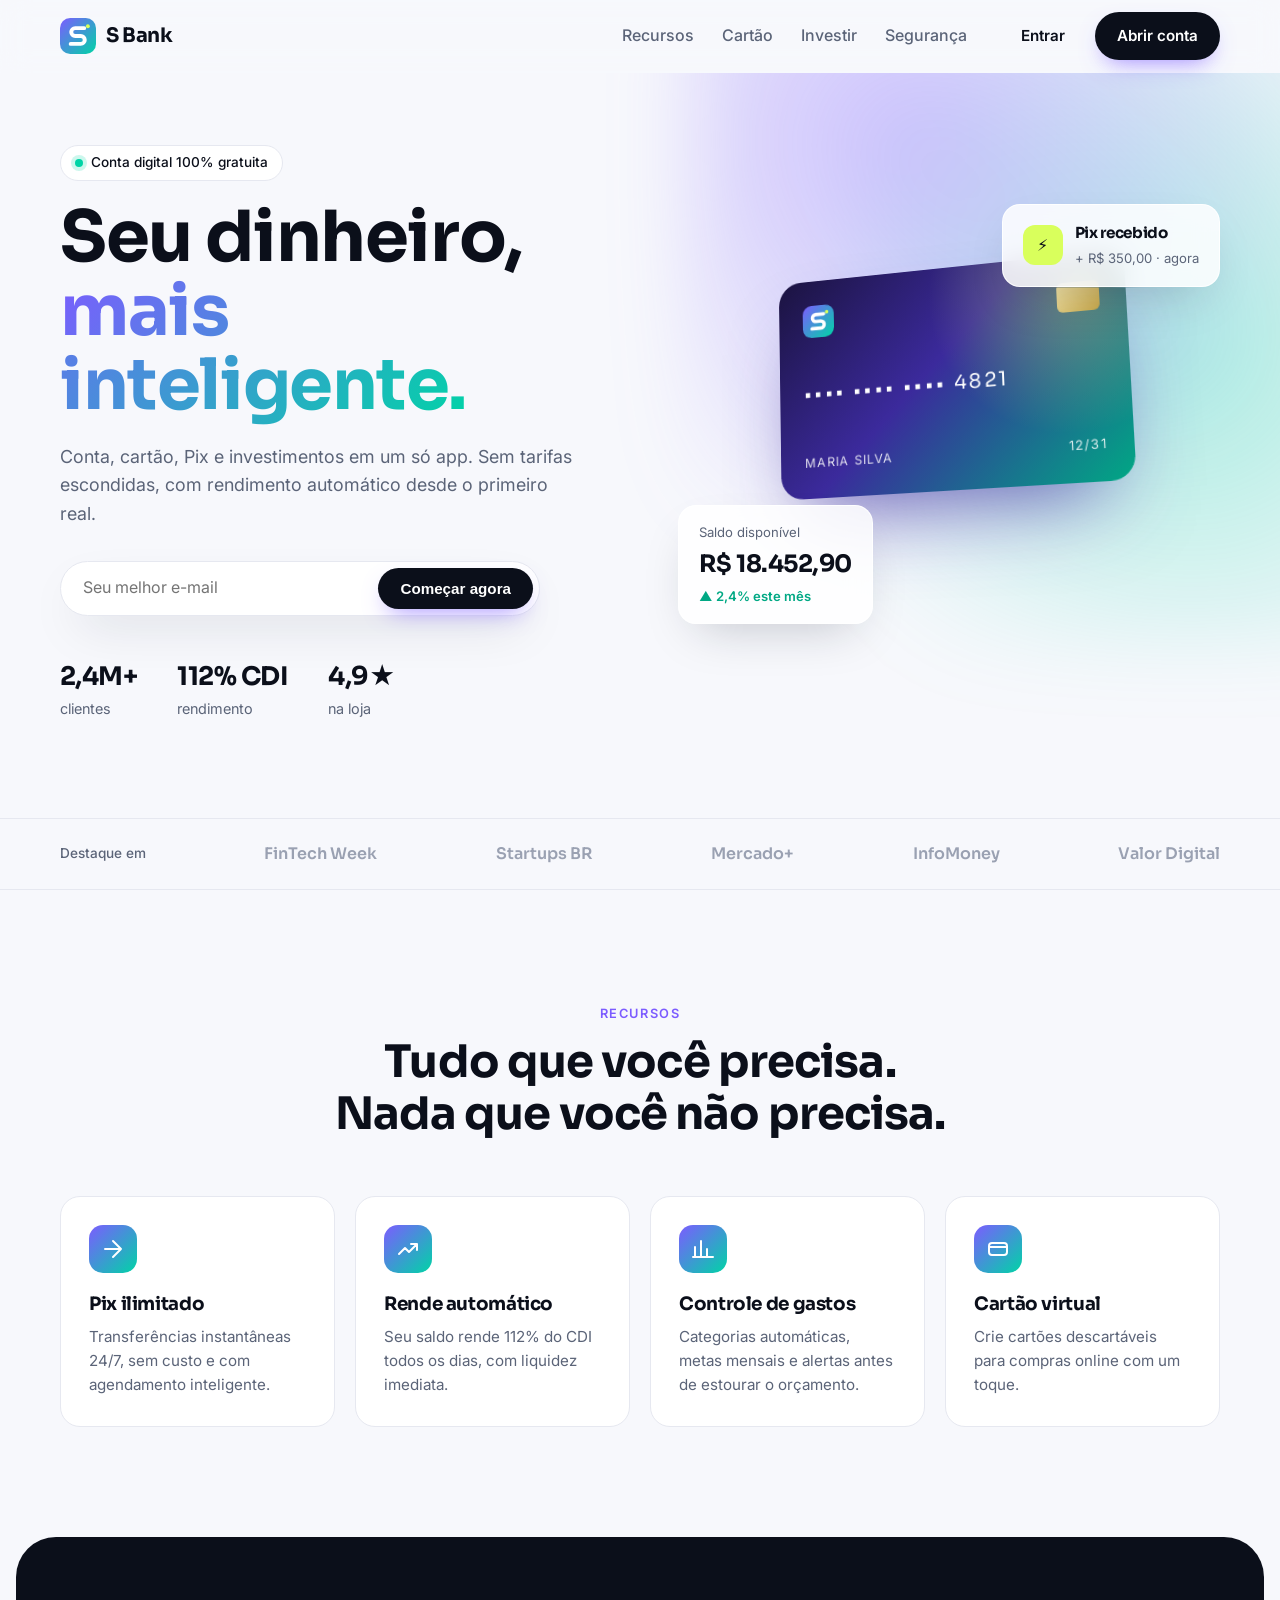
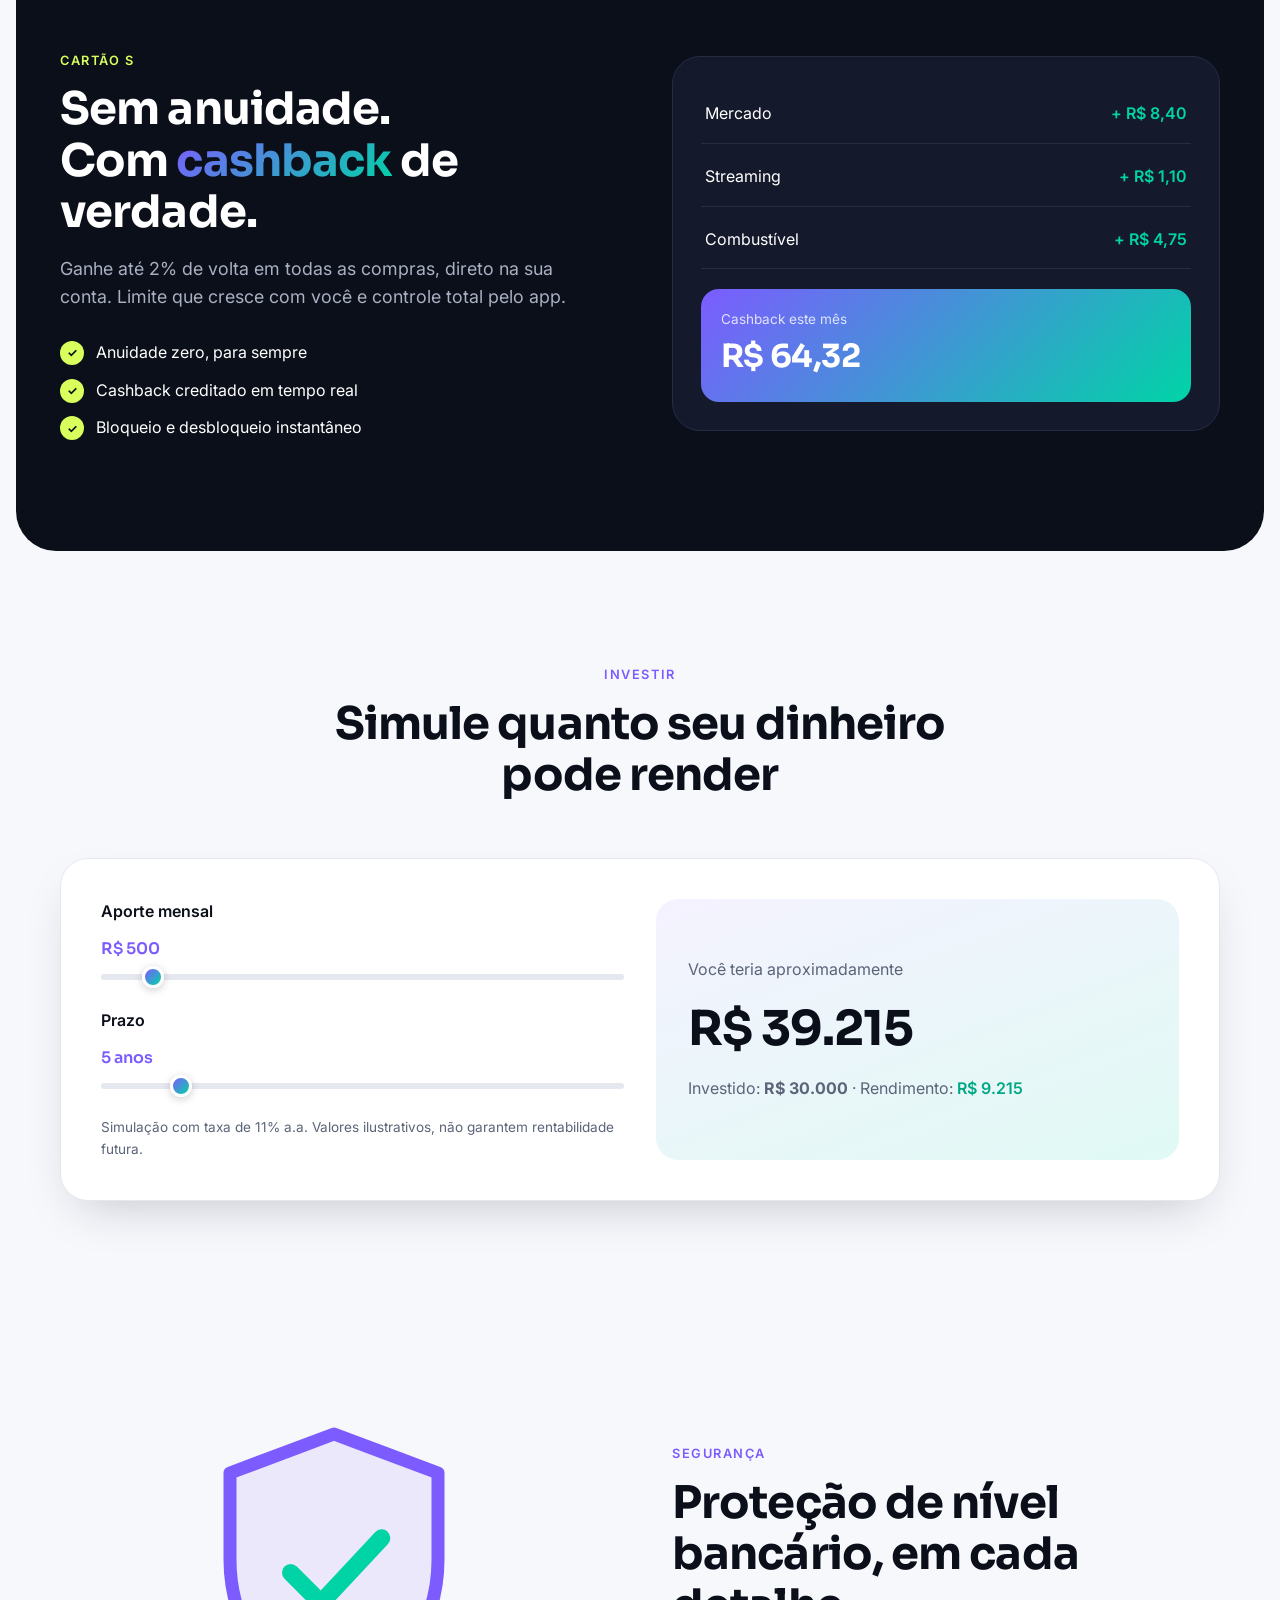
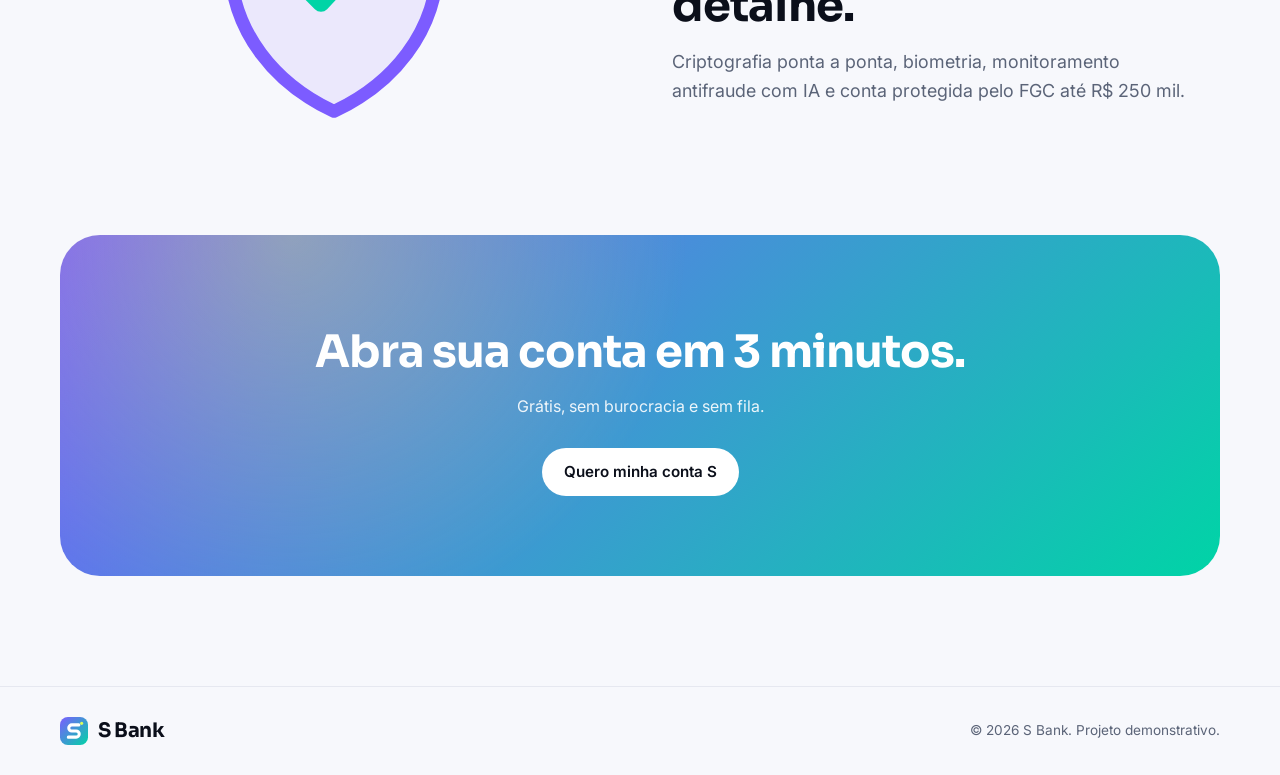
==== index.html @ 409cfdc5 "Landing page e identidade visual do S Bank Co-Authored-By: Claude Opus 5.5 <noreply@anthropic.com> C" ====
<!doctype html>
<html lang="pt-BR">
<head>
  <meta charset="utf-8">
  <meta name="viewport" content="width=device-width, initial-scale=1">
  <title>S Bank — Seu dinheiro, mais inteligente</title>
  <meta name="description" content="S Bank: conta digital, cartão sem anuidade, investimentos e controle financeiro em um só lugar.">
  <link rel="icon" href="assets/logo-mark.svg" type="image/svg+xml">
  <link rel="preconnect" href="https://fonts.googleapis.com">
  <link rel="preconnect" href="https://fonts.gstatic.com" crossorigin>
  <link href="https://fonts.googleapis.com/css2?family=Sora:wght@500;600;700&family=Inter:wght@400;500;600&display=swap" rel="stylesheet">
  <link rel="stylesheet" href="styles.css">
</head>
<body>
  <header class="nav">
    <div class="container nav__inner">
      <a href="#" class="brand" aria-label="S Bank — início">
        <img src="assets/logo-mark.svg" alt="" width="36" height="36">
        <span>S Bank</span>
      </a>
      <nav class="nav__links" id="menu">
        <a href="#recursos">Recursos</a>
        <a href="#cartao">Cartão</a>
        <a href="#investir">Investir</a>
        <a href="#seguranca">Segurança</a>
      </nav>
      <div class="nav__cta">
        <a href="#" class="btn btn--ghost">Entrar</a>
        <a href="#abrir-conta" class="btn btn--primary">Abrir conta</a>
      </div>
      <button class="nav__toggle" aria-label="Abrir menu" aria-controls="menu" aria-expanded="false">
        <span></span><span></span>
      </button>
    </div>
  </header>

  <main>
    <section class="hero">
      <div class="hero__glow" aria-hidden="true"></div>
      <div class="container hero__grid">
        <div class="hero__copy reveal">
          <span class="pill"><span class="dot"></span> Conta digital 100% gratuita</span>
          <h1>Seu dinheiro,<br><span class="gradient-text">mais inteligente.</span></h1>
          <p class="lead">Conta, cartão, Pix e investimentos em um só app. Sem tarifas escondidas, com rendimento automático desde o primeiro real.</p>
          <form class="hero__form" id="abrir-conta">
            <label class="sr-only" for="email">Seu e-mail</label>
            <input id="email" type="email" placeholder="Seu melhor e-mail" required>
            <button class="btn btn--primary" type="submit">Começar agora</button>
          </form>
          <ul class="hero__stats">
            <li><strong data-count="2.4" data-suffix="M+">0</strong><span>clientes</span></li>
            <li><strong data-count="112" data-suffix="% CDI">0</strong><span>rendimento</span></li>
            <li><strong data-count="4.9" data-suffix="★">0</strong><span>na loja</span></li>
          </ul>
        </div>

        <div class="hero__visual reveal" aria-hidden="true">
          <div class="card-3d">
            <div class="card-3d__top">
              <img src="assets/logo-mark.svg" alt="" width="34" height="34">
              <span class="chip"></span>
            </div>
            <div class="card-3d__number">•••• •••• •••• 4821</div>
            <div class="card-3d__bottom">
              <span>MARIA SILVA</span>
              <span>12/31</span>
            </div>
          </div>

          <div class="float float--balance">
            <span class="muted">Saldo disponível</span>
            <strong>R$ 18.452,90</strong>
            <span class="up">▲ 2,4% este mês</span>
          </div>

          <div class="float float--pix">
            <span class="pix-icon">⚡</span>
            <div>
              <strong>Pix recebido</strong>
              <span class="muted">+ R$ 350,00 · agora</span>
            </div>
          </div>
        </div>
      </div>
    </section>

    <section class="logos">
      <div class="container logos__inner">
        <span class="muted">Destaque em</span>
        <span>FinTech Week</span><span>Startups BR</span><span>Mercado+</span><span>InfoMoney</span><span>Valor Digital</span>
      </div>
    </section>

    <section class="section" id="recursos">
      <div class="container">
        <div class="section__head reveal">
          <span class="eyebrow">Recursos</span>
          <h2>Tudo que você precisa.<br>Nada que você não precisa.</h2>
        </div>
        <div class="features">
          <article class="feature reveal">
            <div class="feature__icon">
              <svg viewBox="0 0 24 24"><path d="M4 12h16M12 4l8 8-8 8"/></svg>
            </div>
            <h3>Pix ilimitado</h3>
            <p>Transferências instantâneas 24/7, sem custo e com agendamento inteligente.</p>
          </article>
          <article class="feature reveal">
            <div class="feature__icon">
              <svg viewBox="0 0 24 24"><path d="M3 17l6-6 4 4 8-8M15 7h6v6"/></svg>
            </div>
            <h3>Rende automático</h3>
            <p>Seu saldo rende 112% do CDI todos os dias, com liquidez imediata.</p>
          </article>
          <article class="feature reveal">
            <div class="feature__icon">
              <svg viewBox="0 0 24 24"><path d="M4 20V10M10 20V4M16 20v-8M22 20H2"/></svg>
            </div>
            <h3>Controle de gastos</h3>
            <p>Categorias automáticas, metas mensais e alertas antes de estourar o orçamento.</p>
          </article>
          <article class="feature reveal">
            <div class="feature__icon">
              <svg viewBox="0 0 24 24"><rect x="3" y="6" width="18" height="12" rx="3"/><path d="M3 10h18"/></svg>
            </div>
            <h3>Cartão virtual</h3>
            <p>Crie cartões descartáveis para compras online com um toque.</p>
          </article>
        </div>
      </div>
    </section>

    <section class="section section--dark" id="cartao">
      <div class="container split">
        <div class="reveal">
          <span class="eyebrow">Cartão S</span>
          <h2>Sem anuidade.<br>Com <span class="gradient-text">cashback</span> de verdade.</h2>
          <p class="lead">Ganhe até 2% de volta em todas as compras, direto na sua conta. Limite que cresce com você e controle total pelo app.</p>
          <ul class="checks">
            <li>Anuidade zero, para sempre</li>
            <li>Cashback creditado em tempo real</li>
            <li>Bloqueio e desbloqueio instantâneo</li>
          </ul>
        </div>
        <div class="cashback reveal">
          <div class="cashback__row"><span>Mercado</span><span class="up">+ R$ 8,40</span></div>
          <div class="cashback__row"><span>Streaming</span><span class="up">+ R$ 1,10</span></div>
          <div class="cashback__row"><span>Combustível</span><span class="up">+ R$ 4,75</span></div>
          <div class="cashback__total">
            <span class="muted">Cashback este mês</span>
            <strong>R$ 64,32</strong>
          </div>
        </div>
      </div>
    </section>

    <section class="section" id="investir">
      <div class="container">
        <div class="section__head reveal">
          <span class="eyebrow">Investir</span>
          <h2>Simule quanto seu dinheiro pode render</h2>
        </div>
        <div class="sim reveal">
          <div class="sim__controls">
            <label>Aporte mensal <output id="aporteOut">R$ 500</output>
              <input type="range" id="aporte" min="100" max="5000" step="100" value="500">
            </label>
            <label>Prazo <output id="prazoOut">5 anos</output>
              <input type="range" id="prazo" min="1" max="30" step="1" value="5">
            </label>
            <p class="muted small">Simulação com taxa de 11% a.a. Valores ilustrativos, não garantem rentabilidade futura.</p>
          </div>
          <div class="sim__result">
            <span class="muted">Você teria aproximadamente</span>
            <strong id="simTotal">R$ 0</strong>
            <span class="muted">Investido: <b id="simInvest">R$ 0</b> · Rendimento: <b class="up" id="simGain">R$ 0</b></span>
          </div>
        </div>
      </div>
    </section>

    <section class="section" id="seguranca">
      <div class="container split">
        <div class="shield reveal" aria-hidden="true">
          <svg viewBox="0 0 120 140"><path d="M60 6l48 18v40c0 34-22 58-48 70C34 122 12 98 12 64V24z"/><path d="M40 70l14 14 28-30"/></svg>
        </div>
        <div class="reveal">
          <span class="eyebrow">Segurança</span>
          <h2>Proteção de nível bancário, em cada detalhe.</h2>
          <p class="lead">Criptografia ponta a ponta, biometria, monitoramento antifraude com IA e conta protegida pelo FGC até R$ 250 mil.</p>
        </div>
      </div>
    </section>

    <section class="cta">
      <div class="container cta__inner reveal">
        <h2>Abra sua conta em 3 minutos.</h2>
        <p>Grátis, sem burocracia e sem fila.</p>
        <a href="#abrir-conta" class="btn btn--light">Quero minha conta S</a>
      </div>
    </section>
  </main>

  <footer class="footer">
    <div class="container footer__inner">
      <a href="#" class="brand">
        <img src="assets/logo-mark.svg" alt="" width="28" height="28">
        <span>S Bank</span>
      </a>
      <p class="muted small">© <span id="year"></span> S Bank. Projeto demonstrativo.</p>
    </div>
  </footer>

  <script src="script.js"></script>
</body>
</html>
---- styles.css ----
:root {
  --violet: #7C5CFF;
  --mint: #00D4A6;
  --lime: #D9FF5C;
  --ink: #0B0F1A;
  --ink-2: #141A2B;
  --text: #0B0F1A;
  --muted: #5B6478;
  --bg: #F7F8FC;
  --surface: #FFFFFF;
  --line: #E6E8F0;
  --grad: linear-gradient(135deg, var(--violet), var(--mint));
  --radius: 20px;
  --shadow: 0 20px 50px -20px rgba(20, 26, 43, .25);
}

* { box-sizing: border-box; margin: 0; padding: 0; }
html { scroll-behavior: smooth; }
body {
  font-family: Inter, system-ui, sans-serif;
  color: var(--text);
  background: var(--bg);
  line-height: 1.6;
  -webkit-font-smoothing: antialiased;
  overflow-x: hidden;
}
h1, h2, h3, .brand, strong { font-family: Sora, Inter, sans-serif; letter-spacing: -0.02em; }
h1 { font-size: clamp(2.6rem, 6vw, 4.4rem); line-height: 1.05; margin: 20px 0; }
h2 { font-size: clamp(1.9rem, 4vw, 2.8rem); line-height: 1.15; margin: 12px 0 16px; }
h3 { font-size: 1.15rem; margin: 16px 0 6px; }
a { color: inherit; text-decoration: none; }
img { display: block; }

.container { width: min(1160px, 100% - 32px); margin-inline: auto; }
.muted { color: var(--muted); }
.small { font-size: .85rem; }
.lead { font-size: 1.12rem; color: var(--muted); max-width: 520px; }
.up { color: #00A884; font-weight: 600; }
.sr-only { position: absolute; width: 1px; height: 1px; overflow: hidden; clip: rect(0 0 0 0); }
.gradient-text { background: var(--grad); -webkit-background-clip: text; background-clip: text; color: transparent; }
.eyebrow { font-size: .8rem; font-weight: 600; letter-spacing: .12em; text-transform: uppercase; color: var(--violet); }

/* Buttons */
.btn {
  display: inline-flex; align-items: center; justify-content: center;
  padding: 12px 22px; border-radius: 999px; font-weight: 600; font-size: .95rem;
  border: 0; cursor: pointer; transition: transform .2s, box-shadow .2s, background .2s;
  white-space: nowrap;
}
.btn:hover { transform: translateY(-2px); }
.btn--primary { background: var(--ink); color: #fff; box-shadow: 0 10px 24px -10px rgba(124, 92, 255, .8); }
.btn--primary:hover { background: var(--violet); }
.btn--ghost { color: var(--text); }
.btn--ghost:hover { background: var(--line); }
.btn--light { background: #fff; color: var(--ink); }

/* Nav */
.nav {
  position: sticky; top: 0; z-index: 50;
  background: rgba(247, 248, 252, .75);
  backdrop-filter: blur(14px);
  border-bottom: 1px solid transparent;
  transition: border-color .3s;
}
.nav.scrolled { border-color: var(--line); }
.nav__inner { display: flex; align-items: center; gap: 32px; height: 72px; }
.brand { display: flex; align-items: center; gap: 10px; font-weight: 700; font-size: 1.25rem; }
.nav__links { display: flex; gap: 28px; margin-left: auto; font-weight: 500; color: var(--muted); }
.nav__links a:hover { color: var(--text); }
.nav__cta { display: flex; gap: 8px; }
.nav__toggle { display: none; background: none; border: 0; width: 40px; height: 40px; cursor: pointer; margin-left: auto; }
.nav__toggle span { display: block; height: 2px; width: 22px; background: var(--ink); margin: 6px auto; transition: transform .3s; }

/* Hero */
.hero { position: relative; padding: 72px 0 96px; overflow: hidden; }
.hero__glow {
  position: absolute; inset: -20% -10% auto auto; width: 720px; height: 720px;
  background: radial-gradient(circle at 30% 30%, rgba(124, 92, 255, .35), transparent 60%),
              radial-gradient(circle at 70% 60%, rgba(0, 212, 166, .30), transparent 60%);
  filter: blur(40px); pointer-events: none;
}
.hero__grid { position: relative; display: grid; grid-template-columns: 1.05fr 1fr; gap: 48px; align-items: center; }
.pill {
  display: inline-flex; align-items: center; gap: 8px;
  padding: 6px 14px; border-radius: 999px; background: var(--surface);
  border: 1px solid var(--line); font-size: .85rem; font-weight: 500;
}
.dot { width: 8px; height: 8px; border-radius: 50%; background: var(--mint); box-shadow: 0 0 0 4px rgba(0, 212, 166, .2); }
.hero__form {
  display: flex; gap: 8px; margin-top: 32px; max-width: 480px;
  background: var(--surface); padding: 6px; border-radius: 999px;
  border: 1px solid var(--line); box-shadow: var(--shadow);
}
.hero__form input { flex: 1; min-width: 0; border: 0; outline: 0; padding: 0 16px; font: inherit; background: transparent; }
.hero__stats { display: flex; gap: 40px; list-style: none; margin-top: 40px; }
.hero__stats strong { display: block; font-size: 1.6rem; }
.hero__stats span { color: var(--muted); font-size: .9rem; }

.hero__visual { position: relative; height: 460px; perspective: 1200px; }
.card-3d {
  position: absolute; top: 60px; left: 50%; width: 360px; aspect-ratio: 1.586;
  margin-left: -180px; padding: 26px; border-radius: 24px; color: #fff;
  background:
    radial-gradient(circle at 85% 15%, rgba(217, 255, 92, .35), transparent 40%),
    linear-gradient(135deg, #1B1340 0%, #3B2A9C 45%, #00A884 100%);
  box-shadow: 0 40px 80px -30px rgba(59, 42, 156, .7);
  transform: rotateY(-14deg) rotateX(8deg) rotateZ(-4deg);
  display: flex; flex-direction: column; justify-content: space-between;
  transition: transform .2s ease-out;
}
.card-3d__top { display: flex; justify-content: space-between; align-items: center; }
.chip { width: 42px; height: 30px; border-radius: 6px; background: linear-gradient(135deg, #F5E6A8, #C9A94B); }
.card-3d__number { font-family: Sora, sans-serif; font-size: 1.25rem; letter-spacing: .12em; }
.card-3d__bottom { display: flex; justify-content: space-between; font-size: .8rem; letter-spacing: .1em; opacity: .85; }

.float {
  position: absolute; background: rgba(255, 255, 255, .85); backdrop-filter: blur(12px);
  border: 1px solid rgba(255, 255, 255, .9); border-radius: 18px; padding: 16px 20px;
  box-shadow: var(--shadow); animation: bob 6s ease-in-out infinite;
}
.float--balance { left: 0; bottom: 40px; display: grid; gap: 2px; }
.float--balance strong { font-size: 1.5rem; }
.float--balance .muted, .float--balance .up { font-size: .82rem; }
.float--pix { right: 0; top: 0; display: flex; gap: 12px; align-items: center; animation-delay: -3s; }
.float--pix strong { display: block; font-size: .95rem; }
.float--pix .muted { font-size: .82rem; }
.pix-icon { width: 40px; height: 40px; border-radius: 12px; display: grid; place-items: center; background: var(--lime); }
@keyframes bob { 50% { transform: translateY(-10px); } }

/* Logos strip */
.logos { border-block: 1px solid var(--line); padding: 22px 0; }
.logos__inner { display: flex; gap: 40px; align-items: center; justify-content: space-between; flex-wrap: wrap; font-family: Sora, sans-serif; font-weight: 600; color: #9AA1B2; }
.logos__inner .muted { font-family: Inter, sans-serif; font-weight: 500; font-size: .85rem; }

/* Sections */
.section { padding: 110px 0; }
.section__head { text-align: center; max-width: 640px; margin: 0 auto 56px; }
.features { display: grid; grid-template-columns: repeat(4, 1fr); gap: 20px; }
.feature {
  background: var(--surface); border: 1px solid var(--line); border-radius: var(--radius);
  padding: 28px; transition: transform .3s, box-shadow .3s;
}
.feature:hover { transform: translateY(-6px); box-shadow: var(--shadow); }
.feature p { color: var(--muted); font-size: .95rem; }
.feature__icon { width: 48px; height: 48px; border-radius: 14px; background: var(--grad); display: grid; place-items: center; }
.feature__icon svg { width: 24px; height: 24px; fill: none; stroke: #fff; stroke-width: 2; stroke-linecap: round; stroke-linejoin: round; }

.section--dark { background: var(--ink); color: #fff; border-radius: 40px; margin: 0 16px; }
.section--dark .lead { color: #A9B0C2; }
.section--dark .eyebrow { color: var(--lime); }
.split { display: grid; grid-template-columns: 1fr 1fr; gap: 64px; align-items: center; }
.checks { list-style: none; margin-top: 28px; display: grid; gap: 12px; }
.checks li { display: flex; gap: 12px; align-items: center; }
.checks li::before {
  content: "✓"; width: 24px; height: 24px; border-radius: 50%; flex: none;
  display: grid; place-items: center; font-size: .75rem; font-weight: 700;
  background: var(--lime); color: var(--ink);
}
.cashback { background: var(--ink-2); border: 1px solid #252D44; border-radius: 28px; padding: 28px; display: grid; gap: 4px; }
.cashback__row { display: flex; justify-content: space-between; padding: 16px 4px; border-bottom: 1px solid #252D44; }
.cashback .up { color: var(--mint); }
.cashback__total { margin-top: 16px; padding: 20px; border-radius: 18px; background: var(--grad); display: grid; }
.cashback__total .muted { color: rgba(255, 255, 255, .8); font-size: .85rem; }
.cashback__total strong { font-size: 2rem; }

/* Simulator */
.sim {
  display: grid; grid-template-columns: 1fr 1fr; gap: 32px;
  background: var(--surface); border: 1px solid var(--line); border-radius: 28px; padding: 40px; box-shadow: var(--shadow);
}
.sim__controls { display: grid; gap: 28px; }
.sim__controls label { display: grid; gap: 12px; font-weight: 600; }
.sim__controls output { float: right; font-family: Sora, sans-serif; color: var(--violet); }
input[type=range] { -webkit-appearance: none; appearance: none; width: 100%; height: 6px; border-radius: 6px; background: var(--line); outline: none; }
input[type=range]::-webkit-slider-thumb { -webkit-appearance: none; width: 22px; height: 22px; border-radius: 50%; background: var(--grad); border: 3px solid #fff; box-shadow: 0 2px 8px rgba(0,0,0,.2); cursor: pointer; }
input[type=range]::-moz-range-thumb { width: 18px; height: 18px; border-radius: 50%; background: var(--violet); border: 3px solid #fff; cursor: pointer; }
.sim__result {
  border-radius: 22px; padding: 32px; display: grid; align-content: center; gap: 8px;
  background: linear-gradient(160deg, rgba(124, 92, 255, .08), rgba(0, 212, 166, .12));
}
.sim__result strong { font-size: clamp(2rem, 4vw, 3rem); }

/* Security */
.shield { display: grid; place-items: center; }
.shield svg { width: min(260px, 70%); fill: none; stroke-width: 6; stroke-linecap: round; stroke-linejoin: round; }
.shield svg path:first-child { fill: rgba(124, 92, 255, .1); stroke: var(--violet); }
.shield svg path:last-child { stroke: var(--mint); stroke-width: 8; }

/* CTA */
.cta { padding: 0 0 110px; }
.cta__inner {
  text-align: center; color: #fff; padding: 80px 24px; border-radius: 40px;
  background: radial-gradient(circle at 20% 0%, rgba(217, 255, 92, .35), transparent 40%), var(--grad);
}
.cta__inner p { margin-bottom: 28px; opacity: .9; }

.footer { border-top: 1px solid var(--line); padding: 28px 0; }
.footer__inner { display: flex; justify-content: space-between; align-items: center; gap: 16px; flex-wrap: wrap; }

/* Reveal on scroll */
.reveal { opacity: 0; transform: translateY(24px); transition: opacity .7s ease, transform .7s ease; }
.reveal.visible { opacity: 1; transform: none; }

/* Responsive */
@media (max-width: 960px) {
  .hero__grid, .split, .sim { grid-template-columns: 1fr; }
  .features { grid-template-columns: repeat(2, 1fr); }
  .hero__visual { height: 400px; }
}
@media (max-width: 760px) {
  .nav__toggle { display: block; }
  .nav__cta { display: none; }
  .nav__links {
    position: absolute; top: 72px; left: 0; right: 0; flex-direction: column; gap: 0;
    background: var(--bg); border-bottom: 1px solid var(--line);
    max-height: 0; overflow: hidden; transition: max-height .3s;
  }
  .nav__links a { padding: 14px 16px; }
  .nav.open .nav__links { max-height: 300px; }
  .nav.open .nav__toggle span:first-child { transform: translateY(4px) rotate(45deg); }
  .nav.open .nav__toggle span:last-child { transform: translateY(-4px) rotate(-45deg); }
  .features { grid-template-columns: 1fr; }
  .hero__stats { gap: 24px; }
  .hero__form { flex-direction: column; border-radius: 22px; }
  .hero__form input { padding: 12px 16px; }
  .card-3d { width: 300px; margin-left: -150px; padding: 20px; }
  .card-3d__number { font-size: 1rem; }
  .section { padding: 72px 0; }
  .section--dark { margin: 0; border-radius: 28px; }
  .sim { padding: 24px; }
}

@media (prefers-reduced-motion: reduce) {
  *, *::before, *::after { animation: none !important; transition: none !important; }
  .reveal { opacity: 1; transform: none; }
}
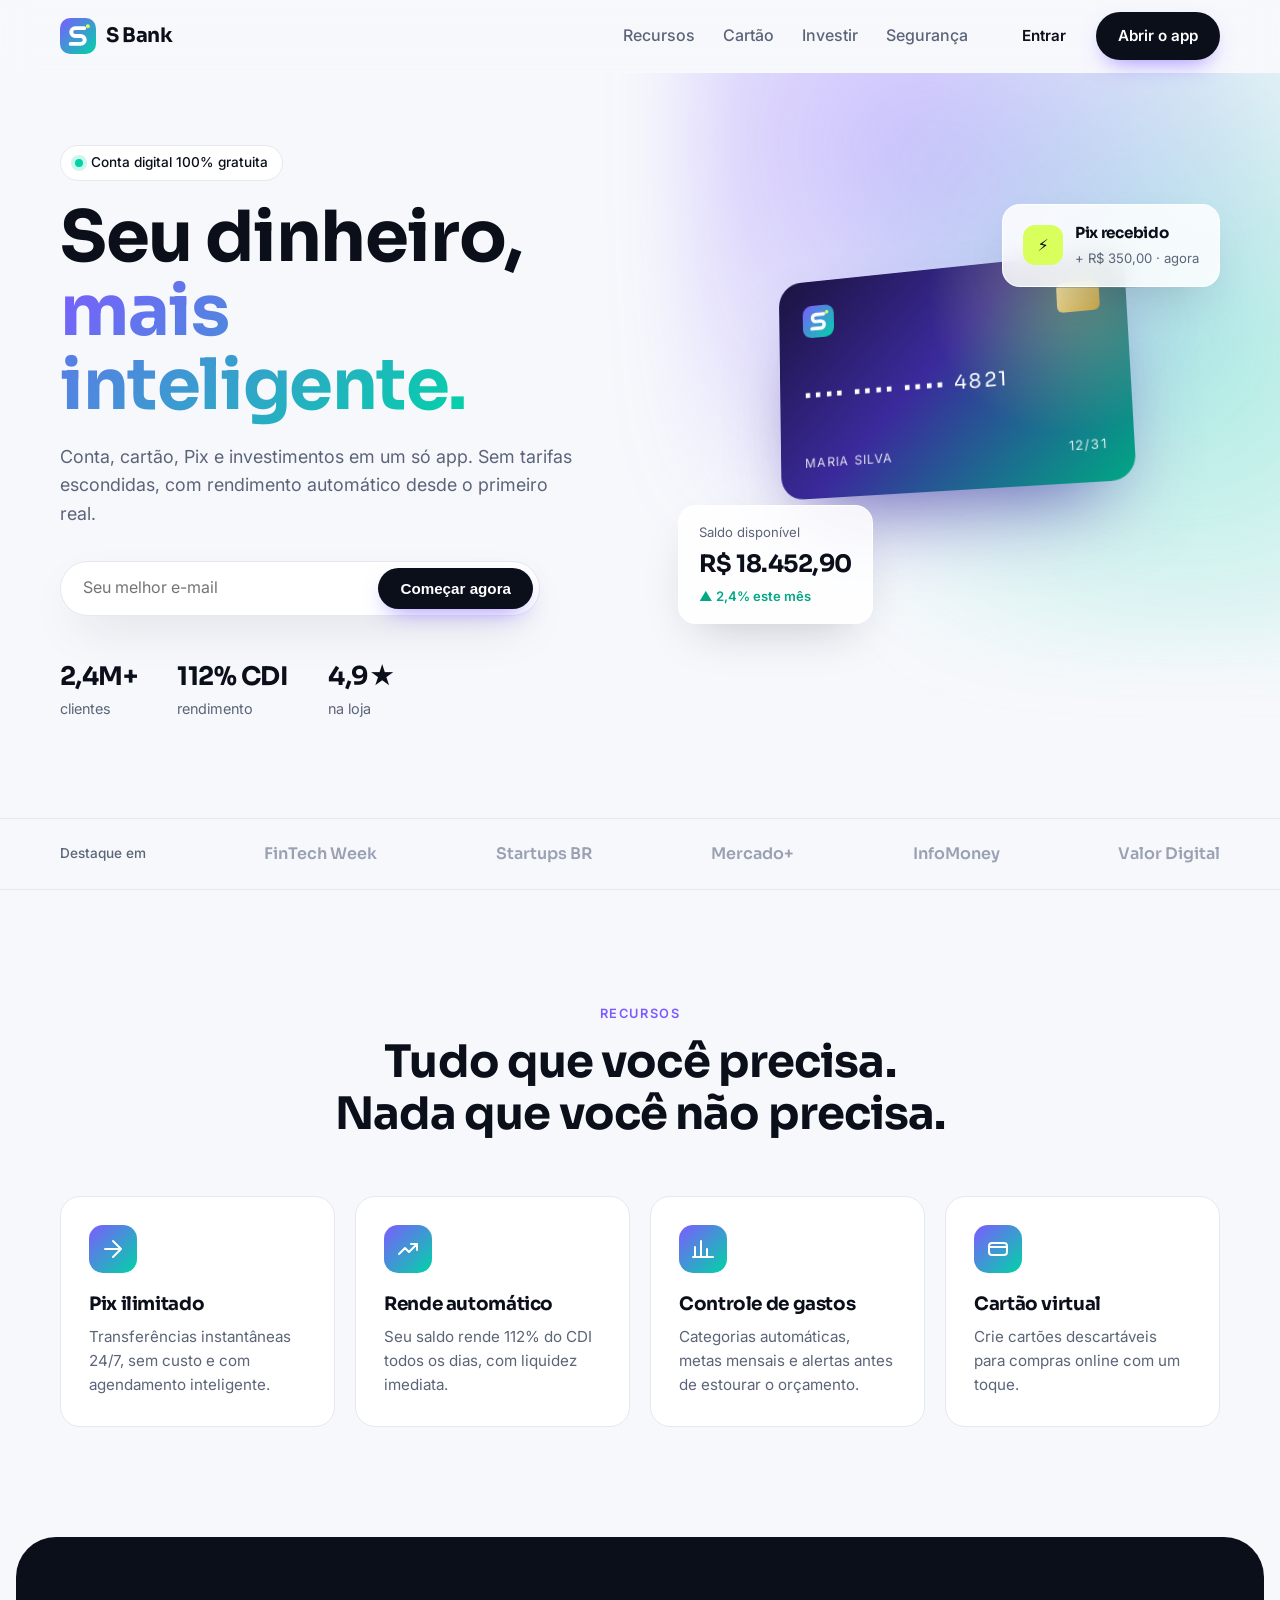
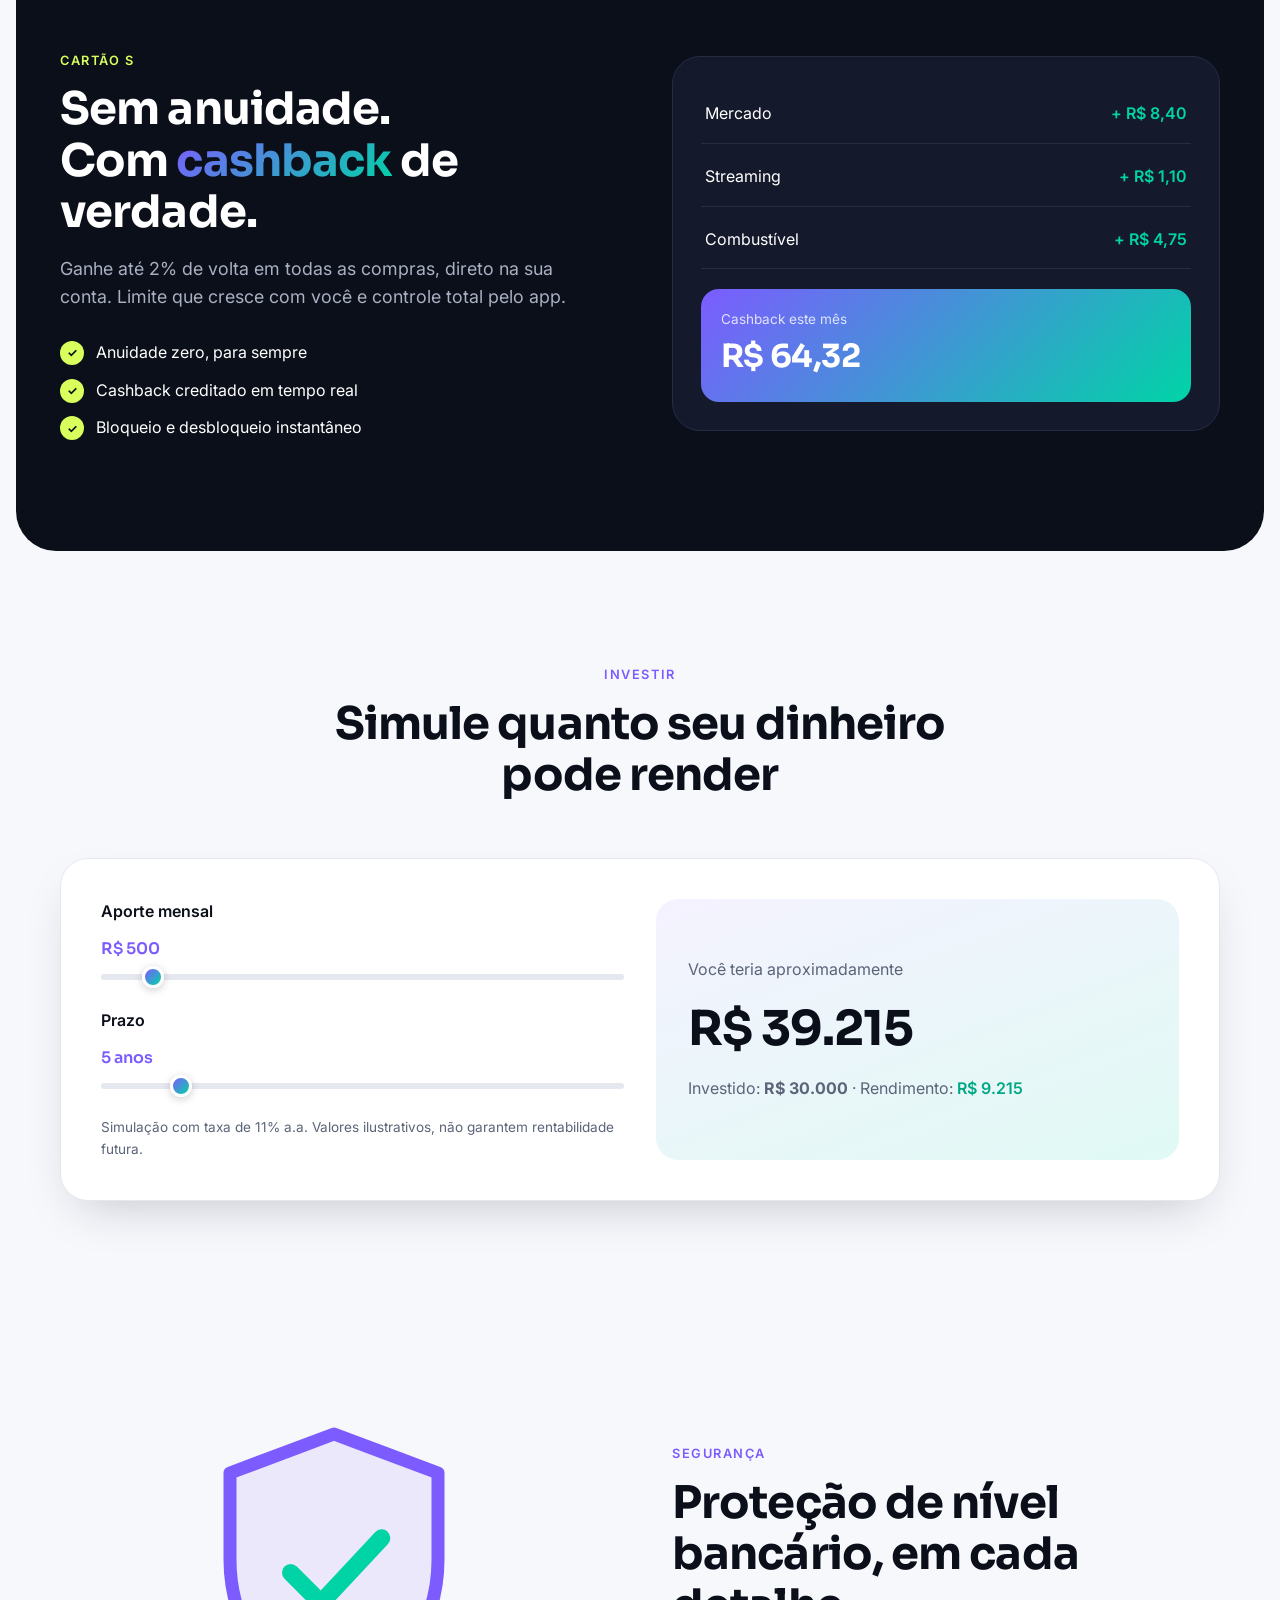
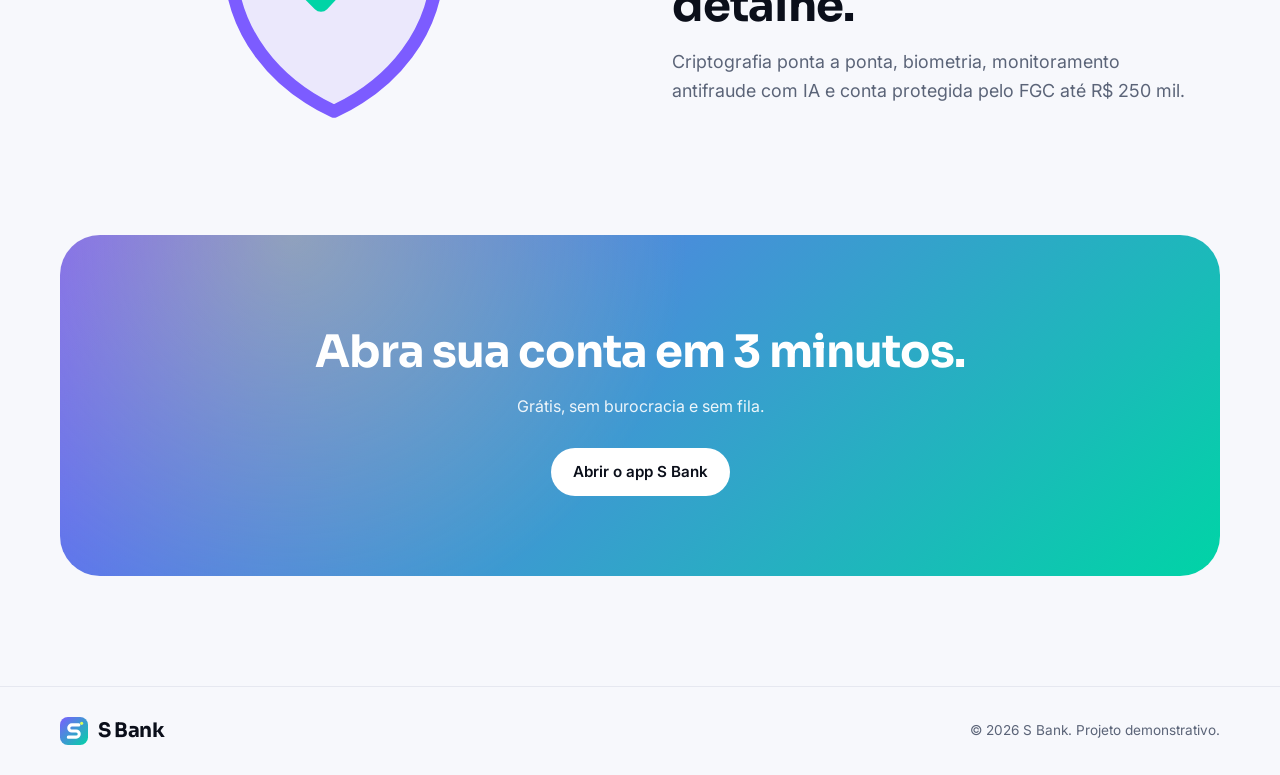
==== commit efaa7842: "App de finanças: aportes, extrato, gráficos e análise com IA PWA em app/ otimizado para iPhone, com " ====
--- a/index.html
+++ b/index.html
@@ -25,8 +25,8 @@
         <a href="#seguranca">Segurança</a>
       </nav>
       <div class="nav__cta">
-        <a href="#" class="btn btn--ghost">Entrar</a>
-        <a href="#abrir-conta" class="btn btn--primary">Abrir conta</a>
+        <a href="app/" class="btn btn--ghost">Entrar</a>
+        <a href="app/" class="btn btn--primary">Abrir o app</a>
       </div>
       <button class="nav__toggle" aria-label="Abrir menu" aria-controls="menu" aria-expanded="false">
         <span></span><span></span>
@@ -196,7 +196,7 @@
       <div class="container cta__inner reveal">
         <h2>Abra sua conta em 3 minutos.</h2>
         <p>Grátis, sem burocracia e sem fila.</p>
-        <a href="#abrir-conta" class="btn btn--light">Quero minha conta S</a>
+        <a href="app/" class="btn btn--light">Abrir o app S Bank</a>
       </div>
     </section>
   </main>
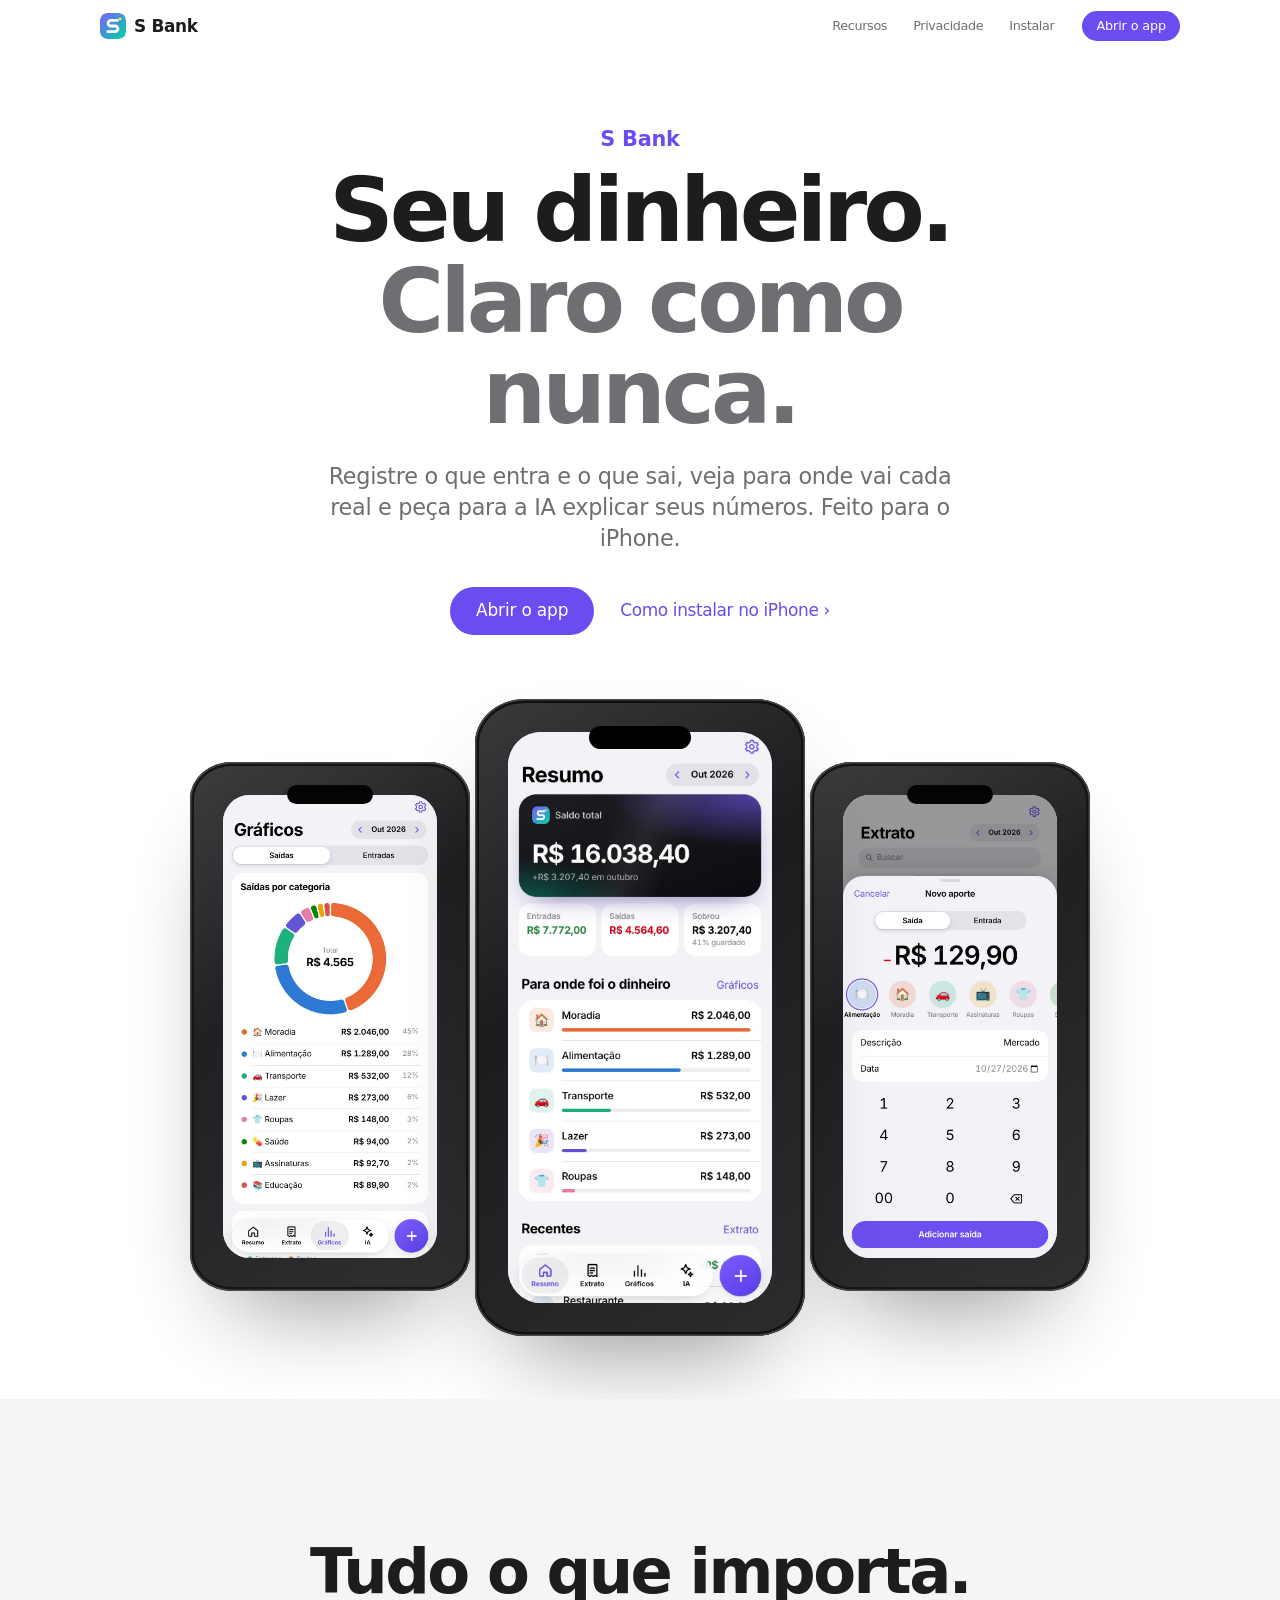
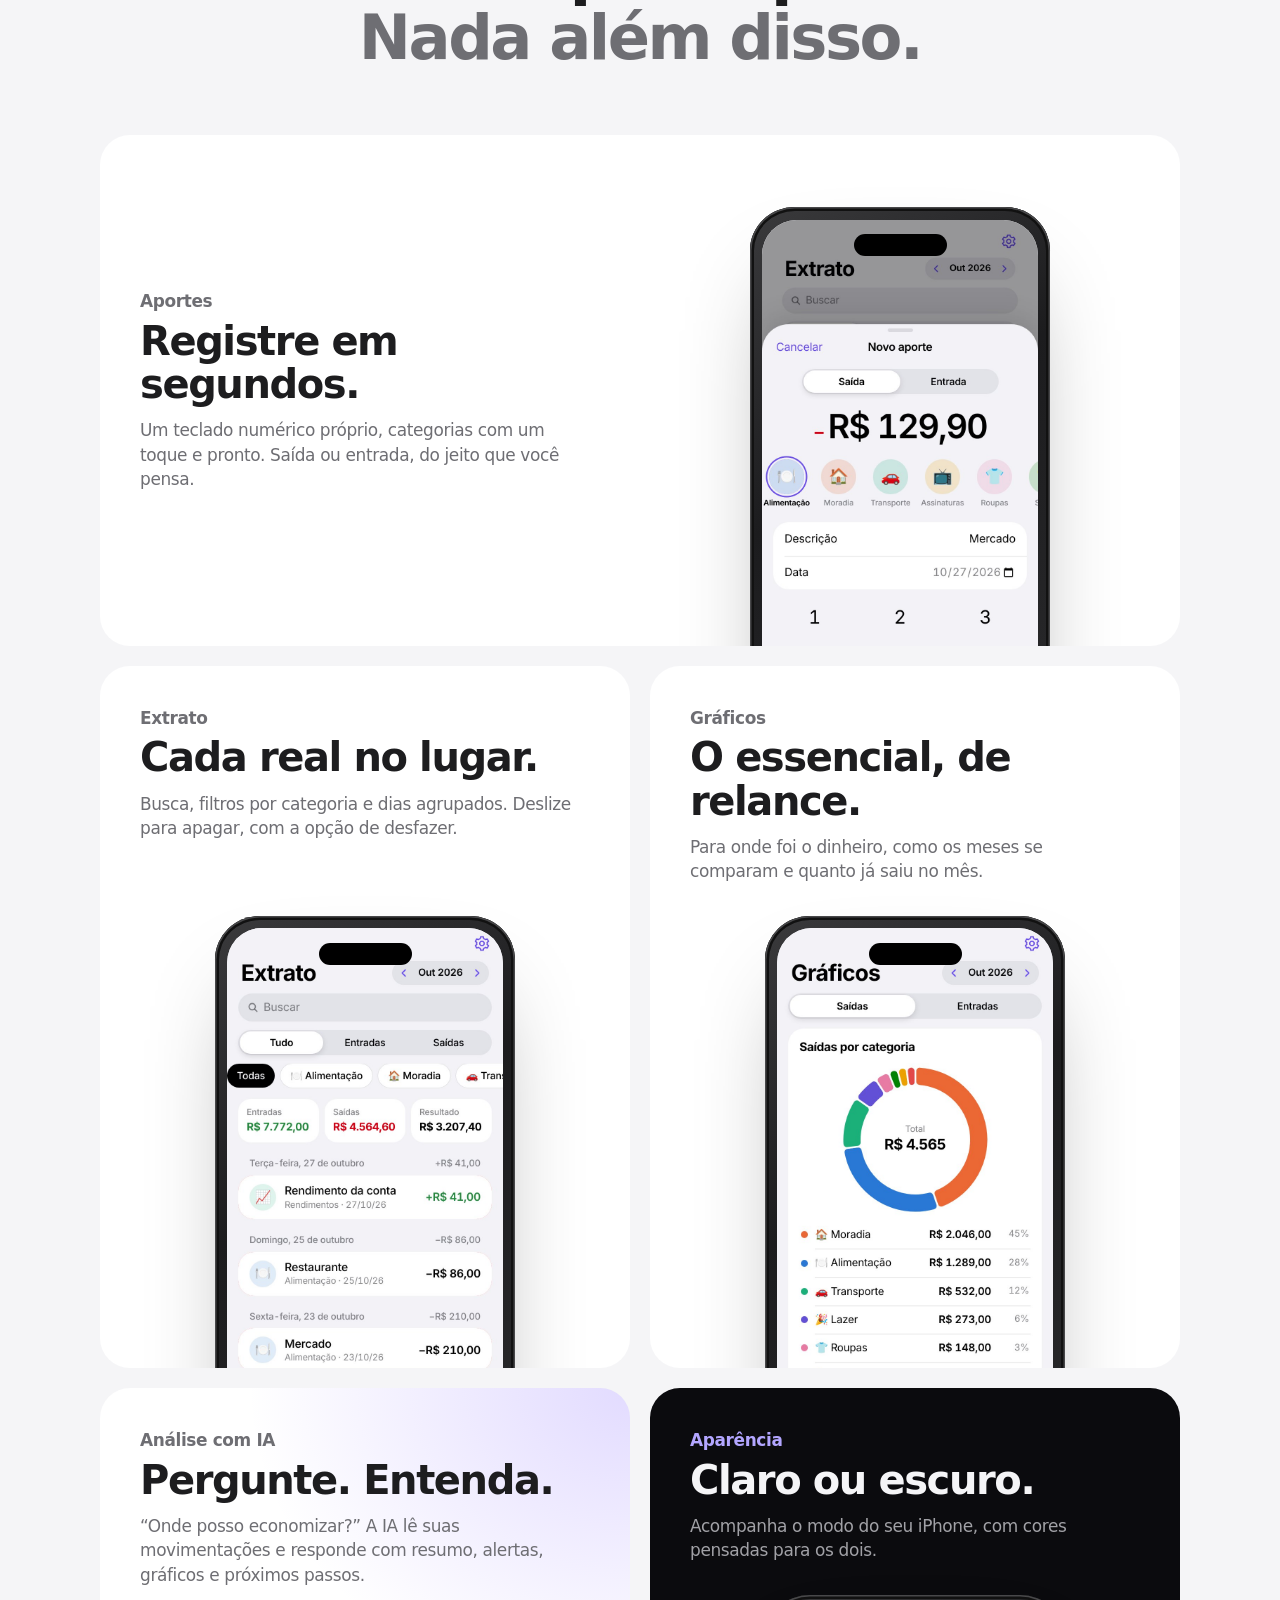
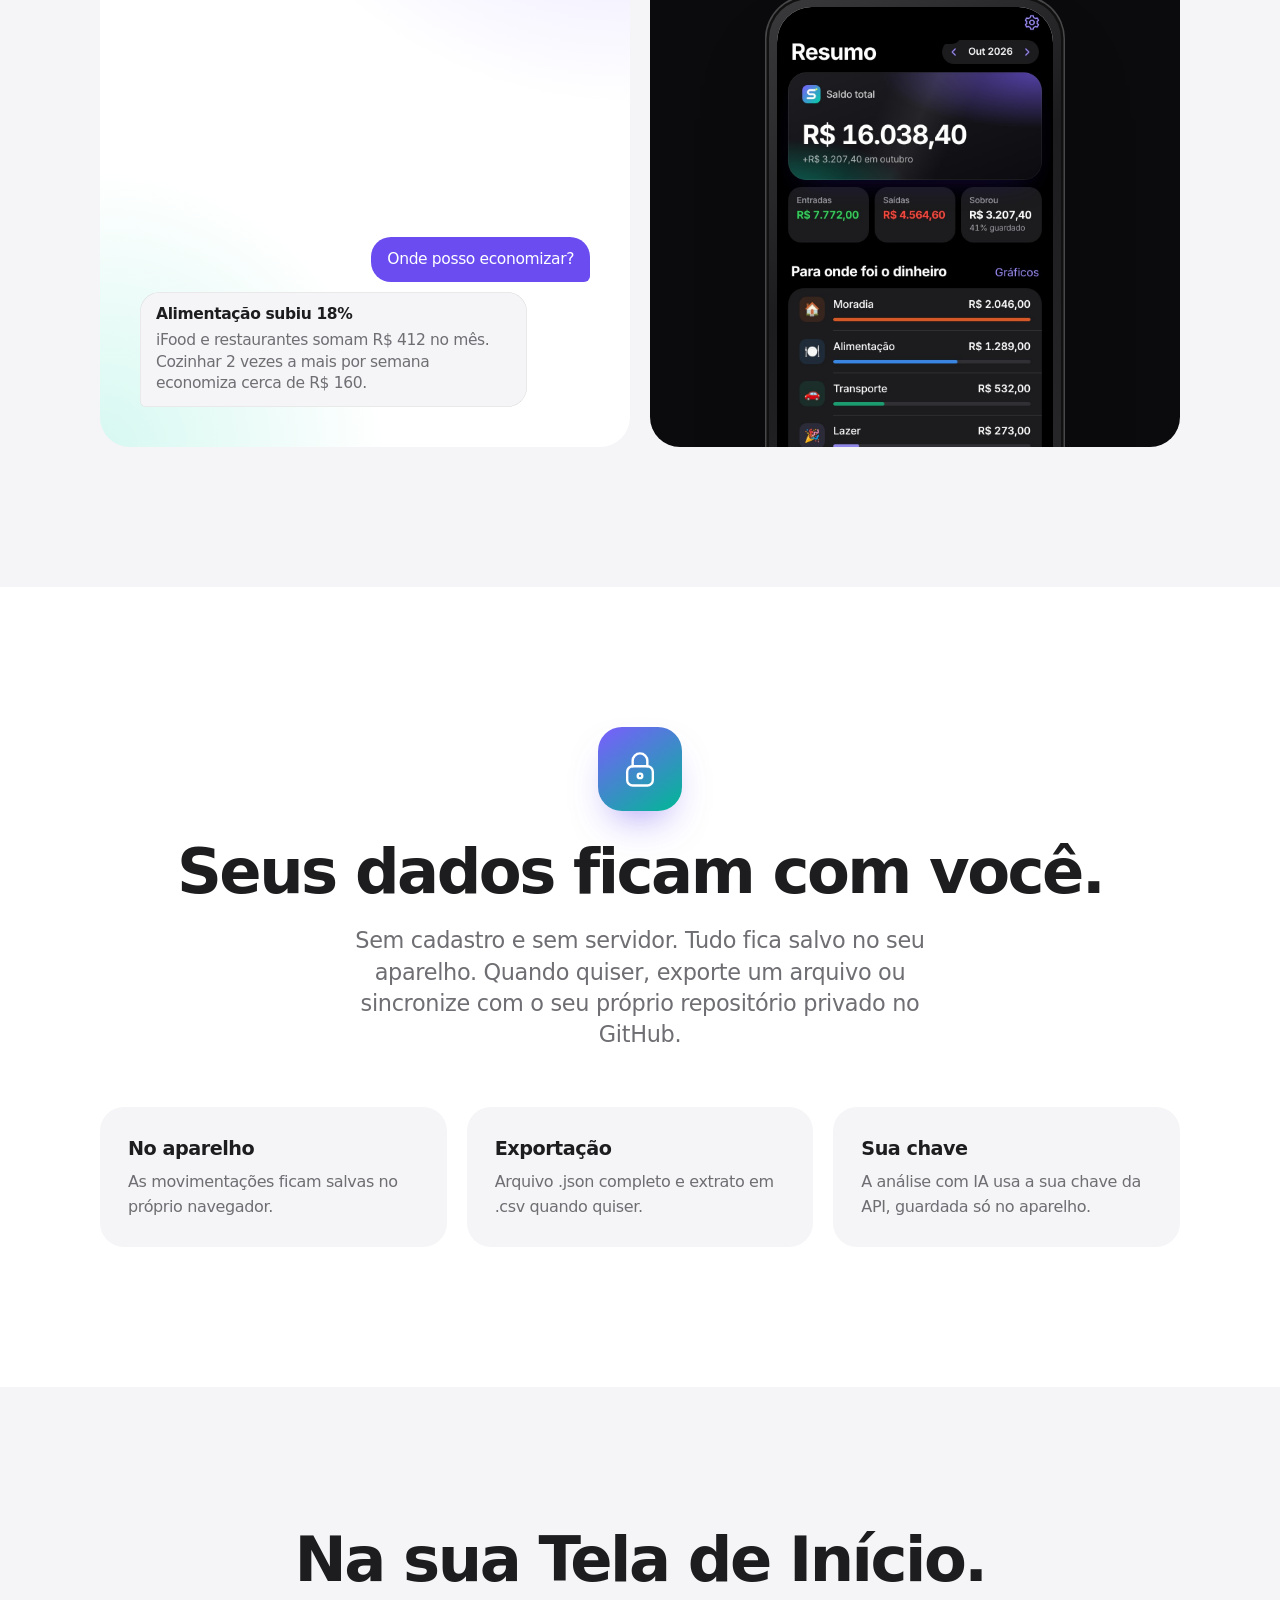
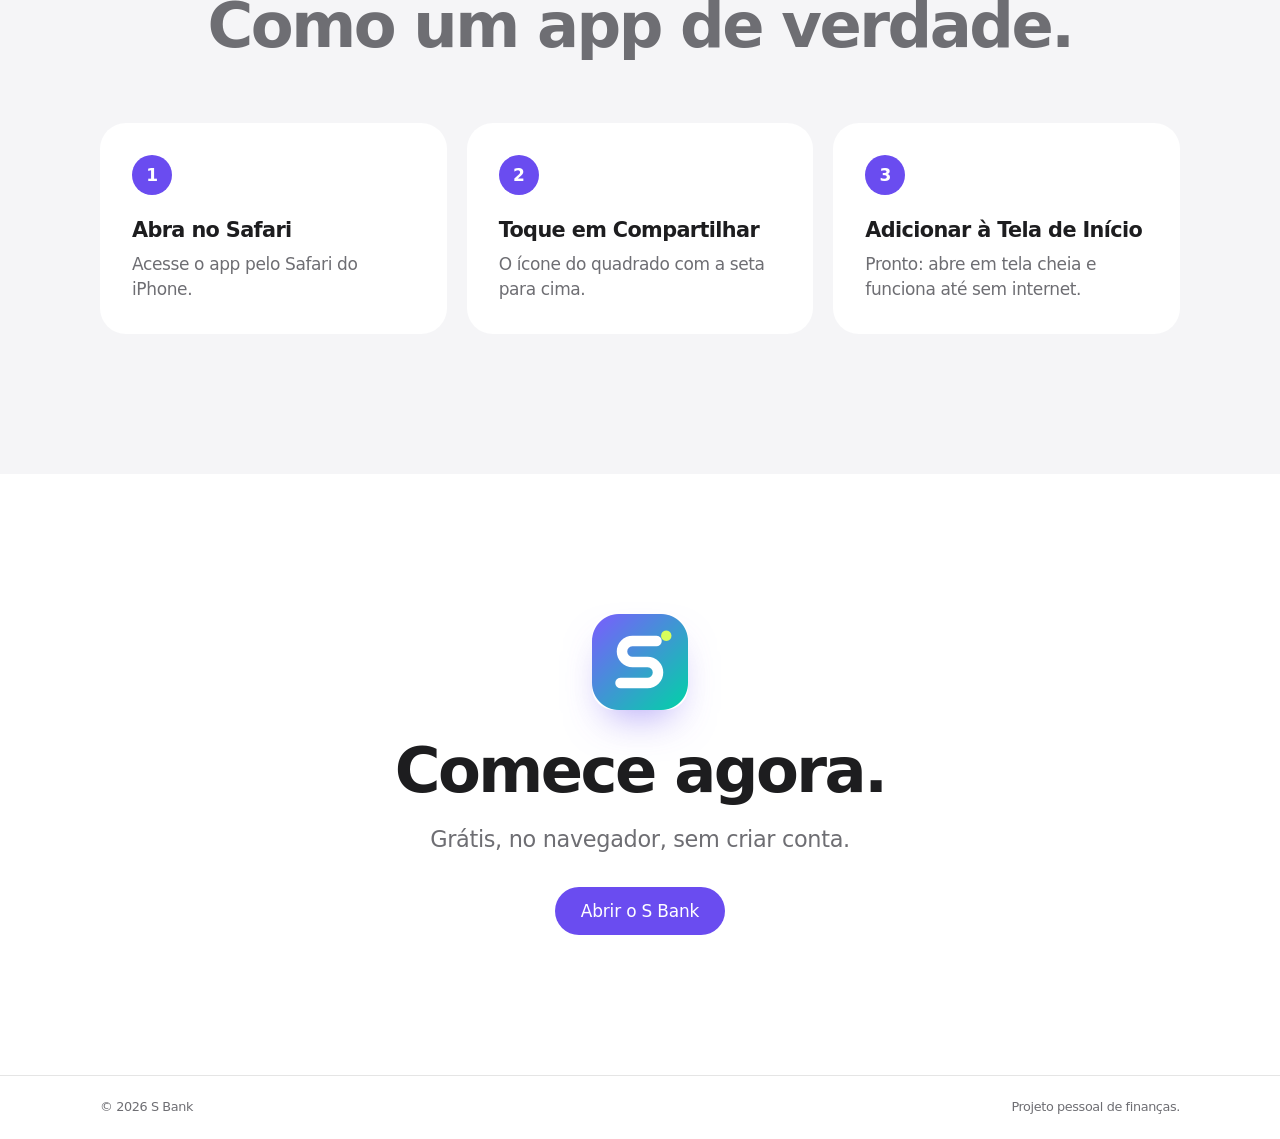
==== commit 418d407d: "Novo visual no estilo iOS para o app e a landing page App: fonte e cores do sistema, barra de abas d" ====
--- a/index.html
+++ b/index.html
@@ -2,212 +2,167 @@
 <html lang="pt-BR">
 <head>
   <meta charset="utf-8">
-  <meta name="viewport" content="width=device-width, initial-scale=1">
-  <title>S Bank — Seu dinheiro, mais inteligente</title>
-  <meta name="description" content="S Bank: conta digital, cartão sem anuidade, investimentos e controle financeiro em um só lugar.">
+  <meta name="viewport" content="width=device-width, initial-scale=1, viewport-fit=cover">
+  <title>S Bank — Seu dinheiro, claro como nunca</title>
+  <meta name="description" content="S Bank: registre o que entra e o que sai, veja gráficos e peça para a IA explicar seus números. Feito para o iPhone.">
+  <meta name="theme-color" content="#FFFFFF" media="(prefers-color-scheme: light)">
+  <meta name="theme-color" content="#000000" media="(prefers-color-scheme: dark)">
   <link rel="icon" href="assets/logo-mark.svg" type="image/svg+xml">
-  <link rel="preconnect" href="https://fonts.googleapis.com">
-  <link rel="preconnect" href="https://fonts.gstatic.com" crossorigin>
-  <link href="https://fonts.googleapis.com/css2?family=Sora:wght@500;600;700&family=Inter:wght@400;500;600&display=swap" rel="stylesheet">
+  <link rel="apple-touch-icon" href="app/icons/icon-180.png">
   <link rel="stylesheet" href="styles.css">
+  <script>document.documentElement.classList.add('js')</script>
 </head>
 <body>
-  <header class="nav">
-    <div class="container nav__inner">
+  <header class="nav" id="nav">
+    <div class="nav__inner">
       <a href="#" class="brand" aria-label="S Bank — início">
-        <img src="assets/logo-mark.svg" alt="" width="36" height="36">
+        <img src="assets/logo-mark.svg" alt="" width="26" height="26">
         <span>S Bank</span>
       </a>
-      <nav class="nav__links" id="menu">
+      <nav class="nav__links">
         <a href="#recursos">Recursos</a>
-        <a href="#cartao">Cartão</a>
-        <a href="#investir">Investir</a>
-        <a href="#seguranca">Segurança</a>
+        <a href="#privacidade">Privacidade</a>
+        <a href="#instalar">Instalar</a>
       </nav>
-      <div class="nav__cta">
-        <a href="app/" class="btn btn--ghost">Entrar</a>
-        <a href="app/" class="btn btn--primary">Abrir o app</a>
-      </div>
-      <button class="nav__toggle" aria-label="Abrir menu" aria-controls="menu" aria-expanded="false">
-        <span></span><span></span>
-      </button>
+      <a href="app/" class="pill pill--small">Abrir o app</a>
     </div>
   </header>
 
   <main>
     <section class="hero">
-      <div class="hero__glow" aria-hidden="true"></div>
-      <div class="container hero__grid">
-        <div class="hero__copy reveal">
-          <span class="pill"><span class="dot"></span> Conta digital 100% gratuita</span>
-          <h1>Seu dinheiro,<br><span class="gradient-text">mais inteligente.</span></h1>
-          <p class="lead">Conta, cartão, Pix e investimentos em um só app. Sem tarifas escondidas, com rendimento automático desde o primeiro real.</p>
-          <form class="hero__form" id="abrir-conta">
-            <label class="sr-only" for="email">Seu e-mail</label>
-            <input id="email" type="email" placeholder="Seu melhor e-mail" required>
-            <button class="btn btn--primary" type="submit">Começar agora</button>
-          </form>
-          <ul class="hero__stats">
-            <li><strong data-count="2.4" data-suffix="M+">0</strong><span>clientes</span></li>
-            <li><strong data-count="112" data-suffix="% CDI">0</strong><span>rendimento</span></li>
-            <li><strong data-count="4.9" data-suffix="★">0</strong><span>na loja</span></li>
-          </ul>
+      <div class="hero__copy">
+        <p class="eyebrow reveal">S Bank</p>
+        <h1 class="reveal">Seu dinheiro.<br><span class="soft">Claro como nunca.</span></h1>
+        <p class="lead reveal">Registre o que entra e o que sai, veja para onde vai cada real e peça para a IA explicar seus números. Feito para o iPhone.</p>
+        <div class="hero__cta reveal">
+          <a href="app/" class="pill">Abrir o app</a>
+          <a href="#instalar" class="more">Como instalar no iPhone</a>
         </div>
+      </div>
 
-        <div class="hero__visual reveal" aria-hidden="true">
-          <div class="card-3d">
-            <div class="card-3d__top">
-              <img src="assets/logo-mark.svg" alt="" width="34" height="34">
-              <span class="chip"></span>
-            </div>
-            <div class="card-3d__number">•••• •••• •••• 4821</div>
-            <div class="card-3d__bottom">
-              <span>MARIA SILVA</span>
-              <span>12/31</span>
-            </div>
-          </div>
-
-          <div class="float float--balance">
-            <span class="muted">Saldo disponível</span>
-            <strong>R$ 18.452,90</strong>
-            <span class="up">▲ 2,4% este mês</span>
-          </div>
-
-          <div class="float float--pix">
-            <span class="pix-icon">⚡</span>
-            <div>
-              <strong>Pix recebido</strong>
-              <span class="muted">+ R$ 350,00 · agora</span>
-            </div>
-          </div>
+      <div class="hero__devices" aria-hidden="true">
+        <div class="phone phone--side phone--left rise"><img src="assets/shots/graficos-light.jpg" alt="" loading="lazy"></div>
+        <div class="phone phone--main rise">
+          <picture>
+            <source srcset="assets/shots/resumo-dark.jpg" media="(prefers-color-scheme: dark)">
+            <img src="assets/shots/resumo-light.jpg" alt="">
+          </picture>
         </div>
+        <div class="phone phone--side phone--right rise"><img src="assets/shots/aporte-light.jpg" alt="" loading="lazy"></div>
       </div>
     </section>
 
-    <section class="logos">
-      <div class="container logos__inner">
-        <span class="muted">Destaque em</span>
-        <span>FinTech Week</span><span>Startups BR</span><span>Mercado+</span><span>InfoMoney</span><span>Valor Digital</span>
-      </div>
-    </section>
+    <section class="section section--alt" id="recursos">
+      <div class="wrap">
+        <h2 class="section__title reveal">Tudo o que importa.<br><span class="soft">Nada além disso.</span></h2>
 
-    <section class="section" id="recursos">
-      <div class="container">
-        <div class="section__head reveal">
-          <span class="eyebrow">Recursos</span>
-          <h2>Tudo que você precisa.<br>Nada que você não precisa.</h2>
-        </div>
-        <div class="features">
-          <article class="feature reveal">
-            <div class="feature__icon">
-              <svg viewBox="0 0 24 24"><path d="M4 12h16M12 4l8 8-8 8"/></svg>
+        <div class="bento">
+          <article class="tile tile--wide reveal">
+            <div class="tile__text">
+              <p class="tile__kicker">Aportes</p>
+              <h3>Registre em segundos.</h3>
+              <p>Um teclado numérico próprio, categorias com um toque e pronto. Saída ou entrada, do jeito que você pensa.</p>
             </div>
-            <h3>Pix ilimitado</h3>
-            <p>Transferências instantâneas 24/7, sem custo e com agendamento inteligente.</p>
+            <div class="tile__media"><div class="phone phone--crop"><img src="assets/shots/aporte-light.jpg" alt="Tela de novo aporte" loading="lazy"></div></div>
           </article>
-          <article class="feature reveal">
-            <div class="feature__icon">
-              <svg viewBox="0 0 24 24"><path d="M3 17l6-6 4 4 8-8M15 7h6v6"/></svg>
+
+          <article class="tile reveal">
+            <div class="tile__text">
+              <p class="tile__kicker">Extrato</p>
+              <h3>Cada real no lugar.</h3>
+              <p>Busca, filtros por categoria e dias agrupados. Deslize para apagar, com a opção de desfazer.</p>
             </div>
-            <h3>Rende automático</h3>
-            <p>Seu saldo rende 112% do CDI todos os dias, com liquidez imediata.</p>
+            <div class="tile__media"><div class="phone phone--crop"><img src="assets/shots/extrato-light.jpg" alt="Tela de extrato" loading="lazy"></div></div>
           </article>
-          <article class="feature reveal">
-            <div class="feature__icon">
-              <svg viewBox="0 0 24 24"><path d="M4 20V10M10 20V4M16 20v-8M22 20H2"/></svg>
+
+          <article class="tile reveal">
+            <div class="tile__text">
+              <p class="tile__kicker">Gráficos</p>
+              <h3>O essencial, de relance.</h3>
+              <p>Para onde foi o dinheiro, como os meses se comparam e quanto já saiu no mês.</p>
             </div>
-            <h3>Controle de gastos</h3>
-            <p>Categorias automáticas, metas mensais e alertas antes de estourar o orçamento.</p>
+            <div class="tile__media"><div class="phone phone--crop"><img src="assets/shots/graficos-light.jpg" alt="Tela de gráficos" loading="lazy"></div></div>
           </article>
-          <article class="feature reveal">
-            <div class="feature__icon">
-              <svg viewBox="0 0 24 24"><rect x="3" y="6" width="18" height="12" rx="3"/><path d="M3 10h18"/></svg>
+
+          <article class="tile tile--ai reveal">
+            <div class="tile__text">
+              <p class="tile__kicker">Análise com IA</p>
+              <h3>Pergunte. Entenda.</h3>
+              <p>“Onde posso economizar?” A IA lê suas movimentações e responde com resumo, alertas, gráficos e próximos passos.</p>
             </div>
-            <h3>Cartão virtual</h3>
-            <p>Crie cartões descartáveis para compras online com um toque.</p>
+            <div class="ai-demo" aria-hidden="true">
+              <div class="bubble bubble--q">Onde posso economizar?</div>
+              <div class="bubble bubble--a">
+                <b>Alimentação subiu 18%</b>
+                <span>iFood e restaurantes somam R$ 412 no mês. Cozinhar 2 vezes a mais por semana economiza cerca de R$ 160.</span>
+              </div>
+            </div>
+          </article>
+
+          <article class="tile tile--dark reveal">
+            <div class="tile__text">
+              <p class="tile__kicker">Aparência</p>
+              <h3>Claro ou escuro.</h3>
+              <p>Acompanha o modo do seu iPhone, com cores pensadas para os dois.</p>
+            </div>
+            <div class="tile__media"><div class="phone phone--crop"><img src="assets/shots/resumo-dark.jpg" alt="Resumo no modo escuro" loading="lazy"></div></div>
           </article>
         </div>
       </div>
     </section>
 
-    <section class="section section--dark" id="cartao">
-      <div class="container split">
-        <div class="reveal">
-          <span class="eyebrow">Cartão S</span>
-          <h2>Sem anuidade.<br>Com <span class="gradient-text">cashback</span> de verdade.</h2>
-          <p class="lead">Ganhe até 2% de volta em todas as compras, direto na sua conta. Limite que cresce com você e controle total pelo app.</p>
-          <ul class="checks">
-            <li>Anuidade zero, para sempre</li>
-            <li>Cashback creditado em tempo real</li>
-            <li>Bloqueio e desbloqueio instantâneo</li>
-          </ul>
+    <section class="section" id="privacidade">
+      <div class="wrap privacy">
+        <div class="privacy__icon reveal" aria-hidden="true">
+          <svg viewBox="0 0 48 48"><rect x="10" y="21" width="28" height="21" rx="6"/><path d="M16 21v-6a8 8 0 0 1 16 0v6"/><circle cx="24" cy="31.5" r="2.5"/></svg>
         </div>
-        <div class="cashback reveal">
-          <div class="cashback__row"><span>Mercado</span><span class="up">+ R$ 8,40</span></div>
-          <div class="cashback__row"><span>Streaming</span><span class="up">+ R$ 1,10</span></div>
-          <div class="cashback__row"><span>Combustível</span><span class="up">+ R$ 4,75</span></div>
-          <div class="cashback__total">
-            <span class="muted">Cashback este mês</span>
-            <strong>R$ 64,32</strong>
-          </div>
-        </div>
+        <h2 class="section__title reveal">Seus dados ficam com você.</h2>
+        <p class="lead reveal">Sem cadastro e sem servidor. Tudo fica salvo no seu aparelho. Quando quiser, exporte um arquivo ou sincronize com o seu próprio repositório privado no GitHub.</p>
+        <ul class="facts reveal">
+          <li><strong>No aparelho</strong><span>As movimentações ficam salvas no próprio navegador.</span></li>
+          <li><strong>Exportação</strong><span>Arquivo .json completo e extrato em .csv quando quiser.</span></li>
+          <li><strong>Sua chave</strong><span>A análise com IA usa a sua chave da API, guardada só no aparelho.</span></li>
+        </ul>
       </div>
     </section>
 
-    <section class="section" id="investir">
-      <div class="container">
-        <div class="section__head reveal">
-          <span class="eyebrow">Investir</span>
-          <h2>Simule quanto seu dinheiro pode render</h2>
-        </div>
-        <div class="sim reveal">
-          <div class="sim__controls">
-            <label>Aporte mensal <output id="aporteOut">R$ 500</output>
-              <input type="range" id="aporte" min="100" max="5000" step="100" value="500">
-            </label>
-            <label>Prazo <output id="prazoOut">5 anos</output>
-              <input type="range" id="prazo" min="1" max="30" step="1" value="5">
-            </label>
-            <p class="muted small">Simulação com taxa de 11% a.a. Valores ilustrativos, não garantem rentabilidade futura.</p>
-          </div>
-          <div class="sim__result">
-            <span class="muted">Você teria aproximadamente</span>
-            <strong id="simTotal">R$ 0</strong>
-            <span class="muted">Investido: <b id="simInvest">R$ 0</b> · Rendimento: <b class="up" id="simGain">R$ 0</b></span>
-          </div>
-        </div>
+    <section class="section section--alt" id="instalar">
+      <div class="wrap">
+        <h2 class="section__title reveal">Na sua Tela de Início.<br><span class="soft">Como um app de verdade.</span></h2>
+        <ol class="steps">
+          <li class="step reveal">
+            <span class="step__n">1</span>
+            <h3>Abra no Safari</h3>
+            <p>Acesse o app pelo Safari do iPhone.</p>
+          </li>
+          <li class="step reveal">
+            <span class="step__n">2</span>
+            <h3>Toque em Compartilhar</h3>
+            <p>O ícone do quadrado com a seta para cima.</p>
+          </li>
+          <li class="step reveal">
+            <span class="step__n">3</span>
+            <h3>Adicionar à Tela de Início</h3>
+            <p>Pronto: abre em tela cheia e funciona até sem internet.</p>
+          </li>
+        </ol>
       </div>
     </section>
 
-    <section class="section" id="seguranca">
-      <div class="container split">
-        <div class="shield reveal" aria-hidden="true">
-          <svg viewBox="0 0 120 140"><path d="M60 6l48 18v40c0 34-22 58-48 70C34 122 12 98 12 64V24z"/><path d="M40 70l14 14 28-30"/></svg>
-        </div>
-        <div class="reveal">
-          <span class="eyebrow">Segurança</span>
-          <h2>Proteção de nível bancário, em cada detalhe.</h2>
-          <p class="lead">Criptografia ponta a ponta, biometria, monitoramento antifraude com IA e conta protegida pelo FGC até R$ 250 mil.</p>
-        </div>
-      </div>
-    </section>
-
-    <section class="cta">
-      <div class="container cta__inner reveal">
-        <h2>Abra sua conta em 3 minutos.</h2>
-        <p>Grátis, sem burocracia e sem fila.</p>
-        <a href="app/" class="btn btn--light">Abrir o app S Bank</a>
+    <section class="section cta">
+      <div class="wrap">
+        <img class="cta__icon reveal" src="app/icons/icon-192.png" alt="" width="96" height="96">
+        <h2 class="section__title reveal">Comece agora.</h2>
+        <p class="lead reveal">Grátis, no navegador, sem criar conta.</p>
+        <a href="app/" class="pill reveal">Abrir o S Bank</a>
       </div>
     </section>
   </main>
 
   <footer class="footer">
-    <div class="container footer__inner">
-      <a href="#" class="brand">
-        <img src="assets/logo-mark.svg" alt="" width="28" height="28">
-        <span>S Bank</span>
-      </a>
-      <p class="muted small">© <span id="year"></span> S Bank. Projeto demonstrativo.</p>
+    <div class="wrap footer__inner">
+      <span>© <span id="year"></span> S Bank</span>
+      <span>Projeto pessoal de finanças.</span>
     </div>
   </footer>
 
--- a/styles.css
+++ b/styles.css
@@ -1,236 +1,182 @@
 :root {
-  --violet: #7C5CFF;
-  --mint: #00D4A6;
-  --lime: #D9FF5C;
-  --ink: #0B0F1A;
-  --ink-2: #141A2B;
-  --text: #0B0F1A;
-  --muted: #5B6478;
-  --bg: #F7F8FC;
-  --surface: #FFFFFF;
-  --line: #E6E8F0;
-  --grad: linear-gradient(135deg, var(--violet), var(--mint));
-  --radius: 20px;
-  --shadow: 0 20px 50px -20px rgba(20, 26, 43, .25);
+  color-scheme: light;
+  --bg: #FFFFFF;
+  --bg-alt: #F5F5F7;
+  --tile: #FFFFFF;
+  --text: #1D1D1F;
+  --text-2: #6E6E73;
+  --line: rgba(0, 0, 0, .1);
+  --tint: #6A4CF0;
+  --tint-hover: #5A3DE6;
+  --nav: rgba(255, 255, 255, .72);
+  --ease: cubic-bezier(.22, 1, .36, 1);
+}
+@media (prefers-color-scheme: dark) {
+  :root:not([data-theme="light"]) {
+    color-scheme: dark;
+    --bg: #000000; --bg-alt: #101012; --tile: #1C1C1E;
+    --text: #F5F5F7; --text-2: #A1A1A6; --line: rgba(255, 255, 255, .12);
+    --tint: #9D8CFF; --tint-hover: #B3A6FF; --nav: rgba(22, 22, 23, .72);
+  }
+}
+:root[data-theme="dark"] {
+  color-scheme: dark;
+  --bg: #000000; --bg-alt: #101012; --tile: #1C1C1E;
+  --text: #F5F5F7; --text-2: #A1A1A6; --line: rgba(255, 255, 255, .12);
+  --tint: #9D8CFF; --tint-hover: #B3A6FF; --nav: rgba(22, 22, 23, .72);
 }
 
 * { box-sizing: border-box; margin: 0; padding: 0; }
-html { scroll-behavior: smooth; }
+html { scroll-behavior: smooth; -webkit-text-size-adjust: 100%; }
 body {
-  font-family: Inter, system-ui, sans-serif;
-  color: var(--text);
-  background: var(--bg);
-  line-height: 1.6;
-  -webkit-font-smoothing: antialiased;
-  overflow-x: hidden;
+  font: 17px/1.47 -apple-system, BlinkMacSystemFont, "SF Pro Text", system-ui, "Segoe UI", Roboto, sans-serif;
+  letter-spacing: -0.022em; color: var(--text); background: var(--bg);
+  -webkit-font-smoothing: antialiased; overflow-x: hidden;
 }
-h1, h2, h3, .brand, strong { font-family: Sora, Inter, sans-serif; letter-spacing: -0.02em; }
-h1 { font-size: clamp(2.6rem, 6vw, 4.4rem); line-height: 1.05; margin: 20px 0; }
-h2 { font-size: clamp(1.9rem, 4vw, 2.8rem); line-height: 1.15; margin: 12px 0 16px; }
-h3 { font-size: 1.15rem; margin: 16px 0 6px; }
 a { color: inherit; text-decoration: none; }
-img { display: block; }
+img { display: block; max-width: 100%; }
+.wrap { width: min(1080px, 100% - 40px); margin: 0 auto; }
+.soft { color: var(--text-2); }
 
-.container { width: min(1160px, 100% - 32px); margin-inline: auto; }
-.muted { color: var(--muted); }
-.small { font-size: .85rem; }
-.lead { font-size: 1.12rem; color: var(--muted); max-width: 520px; }
-.up { color: #00A884; font-weight: 600; }
-.sr-only { position: absolute; width: 1px; height: 1px; overflow: hidden; clip: rect(0 0 0 0); }
-.gradient-text { background: var(--grad); -webkit-background-clip: text; background-clip: text; color: transparent; }
-.eyebrow { font-size: .8rem; font-weight: 600; letter-spacing: .12em; text-transform: uppercase; color: var(--violet); }
+/* Navegação translúcida */
+.nav {
+  position: sticky; top: 0; z-index: 50; padding-top: env(safe-area-inset-top, 0px);
+  background: var(--nav); backdrop-filter: blur(20px) saturate(180%); -webkit-backdrop-filter: blur(20px) saturate(180%);
+  box-shadow: 0 .5px 0 transparent; transition: box-shadow 300ms ease;
+}
+.nav.is-scrolled { box-shadow: 0 .5px 0 var(--line); }
+.nav__inner { width: min(1080px, 100% - 40px); margin: 0 auto; height: 52px; display: flex; align-items: center; gap: 28px; }
+.brand { display: flex; align-items: center; gap: 8px; font-weight: 600; font-size: 1.06rem; letter-spacing: -0.02em; }
+.brand img { border-radius: 7px; }
+.nav__links { display: flex; gap: 26px; margin-left: auto; font-size: .8rem; color: var(--text-2); }
+.nav__links a { transition: color 200ms; }
+.nav__links a:hover { color: var(--text); }
 
-/* Buttons */
-.btn {
-  display: inline-flex; align-items: center; justify-content: center;
-  padding: 12px 22px; border-radius: 999px; font-weight: 600; font-size: .95rem;
-  border: 0; cursor: pointer; transition: transform .2s, box-shadow .2s, background .2s;
-  white-space: nowrap;
+.pill {
+  display: inline-flex; align-items: center; justify-content: center; min-height: 48px; padding: 0 26px; border-radius: 980px;
+  background: var(--tint); color: #fff; font-size: 1.06rem; font-weight: 500; letter-spacing: -0.01em;
+  transition: background-color 200ms ease, transform 300ms var(--ease);
 }
-.btn:hover { transform: translateY(-2px); }
-.btn--primary { background: var(--ink); color: #fff; box-shadow: 0 10px 24px -10px rgba(124, 92, 255, .8); }
-.btn--primary:hover { background: var(--violet); }
-.btn--ghost { color: var(--text); }
-.btn--ghost:hover { background: var(--line); }
-.btn--light { background: #fff; color: var(--ink); }
-
-/* Nav */
-.nav {
-  position: sticky; top: 0; z-index: 50;
-  background: rgba(247, 248, 252, .75);
-  backdrop-filter: blur(14px);
-  border-bottom: 1px solid transparent;
-  transition: border-color .3s;
-}
-.nav.scrolled { border-color: var(--line); }
-.nav__inner { display: flex; align-items: center; gap: 32px; height: 72px; }
-.brand { display: flex; align-items: center; gap: 10px; font-weight: 700; font-size: 1.25rem; }
-.nav__links { display: flex; gap: 28px; margin-left: auto; font-weight: 500; color: var(--muted); }
-.nav__links a:hover { color: var(--text); }
-.nav__cta { display: flex; gap: 8px; }
-.nav__toggle { display: none; background: none; border: 0; width: 40px; height: 40px; cursor: pointer; margin-left: auto; }
-.nav__toggle span { display: block; height: 2px; width: 22px; background: var(--ink); margin: 6px auto; transition: transform .3s; }
+.pill:hover { background: var(--tint-hover); }
+.pill:active { transform: scale(.96); transition-duration: 80ms; }
+.pill--small { min-height: 30px; padding: 0 14px; font-size: .8rem; }
+.more { color: var(--tint); font-size: 1.06rem; }
+.more::after { content: " ›"; }
+.more:hover { text-decoration: underline; }
 
 /* Hero */
-.hero { position: relative; padding: 72px 0 96px; overflow: hidden; }
-.hero__glow {
-  position: absolute; inset: -20% -10% auto auto; width: 720px; height: 720px;
-  background: radial-gradient(circle at 30% 30%, rgba(124, 92, 255, .35), transparent 60%),
-              radial-gradient(circle at 70% 60%, rgba(0, 212, 166, .30), transparent 60%);
-  filter: blur(40px); pointer-events: none;
+.hero { padding: 72px 0 0; text-align: center; overflow: hidden; }
+.hero__copy { width: min(820px, 100% - 40px); margin: 0 auto; }
+.eyebrow { font-size: 1.3rem; font-weight: 600; color: var(--tint); letter-spacing: -0.01em; }
+.hero h1 { font-size: clamp(2.9rem, 8.2vw, 5.6rem); line-height: 1.02; font-weight: 700; letter-spacing: -0.045em; margin: 10px 0 22px; }
+.lead { font-size: clamp(1.1rem, 2.2vw, 1.4rem); line-height: 1.4; color: var(--text-2); letter-spacing: -0.015em; max-width: 640px; margin: 0 auto; }
+.hero__cta { display: flex; gap: 26px; justify-content: center; align-items: center; flex-wrap: wrap; margin-top: 32px; }
+
+.hero__devices { position: relative; height: clamp(520px, 62vw, 700px); margin-top: 64px; }
+.phone {
+  position: relative; border-radius: 15% / 7%; padding: 2.6%;
+  background: linear-gradient(145deg, #3A3A3C, #1C1C1E 40%, #2C2C2E);
+  box-shadow: inset 0 0 0 1.5px #48484A, inset 0 0 0 4px #111, 0 50px 100px -40px rgba(0, 0, 0, .45);
 }
-.hero__grid { position: relative; display: grid; grid-template-columns: 1.05fr 1fr; gap: 48px; align-items: center; }
-.pill {
-  display: inline-flex; align-items: center; gap: 8px;
-  padding: 6px 14px; border-radius: 999px; background: var(--surface);
-  border: 1px solid var(--line); font-size: .85rem; font-weight: 500;
+.phone img { width: 100%; height: auto; aspect-ratio: 393 / 852; object-fit: cover; object-position: top; border-radius: 12.5% / 5.9%; background: #F2F2F7; }
+.phone::after { /* Dynamic Island */
+  content: ""; position: absolute; top: 4.3%; left: 50%; width: 31%; height: 3.6%; margin-left: -15.5%; border-radius: 999px; background: #000;
 }
-.dot { width: 8px; height: 8px; border-radius: 50%; background: var(--mint); box-shadow: 0 0 0 4px rgba(0, 212, 166, .2); }
-.hero__form {
-  display: flex; gap: 8px; margin-top: 32px; max-width: 480px;
-  background: var(--surface); padding: 6px; border-radius: 999px;
-  border: 1px solid var(--line); box-shadow: var(--shadow);
+.phone--main { position: absolute; left: 50%; top: 0; width: clamp(250px, 30vw, 330px); margin-left: calc(clamp(250px, 30vw, 330px) / -2); z-index: 2; }
+.phone--side { position: absolute; top: 9%; width: clamp(210px, 25vw, 280px); opacity: .98; }
+.phone--left { right: calc(50% + clamp(120px, 14vw, 170px)); }
+.phone--right { left: calc(50% + clamp(120px, 14vw, 170px)); }
+
+/* Seções */
+.section { padding: clamp(80px, 12vw, 140px) 0; }
+.section--alt { background: var(--bg-alt); }
+.section__title { font-size: clamp(2.2rem, 5.6vw, 3.9rem); line-height: 1.06; font-weight: 700; letter-spacing: -0.04em; text-align: center; }
+.section .lead { margin-top: 20px; text-align: center; }
+
+/* Bento */
+.bento { display: grid; grid-template-columns: repeat(2, 1fr); gap: 20px; margin-top: 64px; }
+.tile {
+  position: relative; display: flex; flex-direction: column; overflow: hidden; min-height: 560px;
+  background: var(--tile); border-radius: 30px; padding: 40px 40px 0;
 }
-.hero__form input { flex: 1; min-width: 0; border: 0; outline: 0; padding: 0 16px; font: inherit; background: transparent; }
-.hero__stats { display: flex; gap: 40px; list-style: none; margin-top: 40px; }
-.hero__stats strong { display: block; font-size: 1.6rem; }
-.hero__stats span { color: var(--muted); font-size: .9rem; }
+.tile--wide { grid-column: span 2; flex-direction: row; align-items: stretch; gap: 40px; min-height: 480px; }
+.tile--wide .tile__text { flex: 1; align-self: center; padding-bottom: 40px; }
+.tile--wide .tile__media { flex: 1; align-self: flex-end; }
+.tile__kicker { font-size: .94rem; font-weight: 600; color: var(--tint); }
+.tile h3 { font-size: clamp(1.8rem, 3.4vw, 2.5rem); line-height: 1.08; font-weight: 700; letter-spacing: -0.035em; margin: 6px 0 12px; }
+.tile p { color: var(--text-2); font-size: 1.06rem; line-height: 1.45; max-width: 440px; }
+.tile__media { margin-top: auto; display: flex; justify-content: center; padding-top: 32px; }
+.phone--crop { width: min(300px, 80%); border-radius: 15% / 7%; margin-bottom: -38%; }
+.tile--dark { background: #0B0B0E; color: #F5F5F7; }
+.tile--dark p { color: #A1A1A6; }
+.tile--dark .tile__kicker { color: #B3A6FF; }
 
-.hero__visual { position: relative; height: 460px; perspective: 1200px; }
-.card-3d {
-  position: absolute; top: 60px; left: 50%; width: 360px; aspect-ratio: 1.586;
-  margin-left: -180px; padding: 26px; border-radius: 24px; color: #fff;
+.tile--ai {
   background:
-    radial-gradient(circle at 85% 15%, rgba(217, 255, 92, .35), transparent 40%),
-    linear-gradient(135deg, #1B1340 0%, #3B2A9C 45%, #00A884 100%);
-  box-shadow: 0 40px 80px -30px rgba(59, 42, 156, .7);
-  transform: rotateY(-14deg) rotateX(8deg) rotateZ(-4deg);
-  display: flex; flex-direction: column; justify-content: space-between;
-  transition: transform .2s ease-out;
+    radial-gradient(120% 80% at 100% 0%, rgba(124, 92, 255, .22), transparent 60%),
+    radial-gradient(90% 70% at 0% 100%, rgba(0, 212, 166, .16), transparent 60%),
+    var(--tile);
 }
-.card-3d__top { display: flex; justify-content: space-between; align-items: center; }
-.chip { width: 42px; height: 30px; border-radius: 6px; background: linear-gradient(135deg, #F5E6A8, #C9A94B); }
-.card-3d__number { font-family: Sora, sans-serif; font-size: 1.25rem; letter-spacing: .12em; }
-.card-3d__bottom { display: flex; justify-content: space-between; font-size: .8rem; letter-spacing: .1em; opacity: .85; }
+.ai-demo { margin-top: auto; padding: 32px 0 40px; display: grid; gap: 10px; }
+.bubble { max-width: 86%; padding: 12px 16px; border-radius: 20px; font-size: .97rem; line-height: 1.4; }
+.bubble--q { justify-self: end; background: var(--tint); color: #fff; border-bottom-right-radius: 6px; }
+.bubble--a { justify-self: start; background: var(--bg-alt); border-bottom-left-radius: 6px; display: grid; gap: 4px; box-shadow: inset 0 0 0 .5px var(--line); }
+.bubble--a span { color: var(--text-2); }
 
-.float {
-  position: absolute; background: rgba(255, 255, 255, .85); backdrop-filter: blur(12px);
-  border: 1px solid rgba(255, 255, 255, .9); border-radius: 18px; padding: 16px 20px;
-  box-shadow: var(--shadow); animation: bob 6s ease-in-out infinite;
+/* Privacidade */
+.privacy { text-align: center; }
+.privacy__icon { width: 84px; height: 84px; margin: 0 auto 28px; border-radius: 24px; display: grid; place-items: center; background: linear-gradient(145deg, #7C5CFF, #00B894); box-shadow: 0 20px 40px -18px rgba(106, 76, 240, .7); }
+.privacy__icon svg { width: 44px; height: 44px; fill: none; stroke: #fff; stroke-width: 2.6; stroke-linecap: round; stroke-linejoin: round; }
+.facts { list-style: none; display: grid; grid-template-columns: repeat(3, 1fr); gap: 20px; margin-top: 56px; text-align: left; }
+.facts li { padding: 28px; border-radius: 24px; background: var(--bg-alt); }
+.facts strong { display: block; font-size: 1.2rem; letter-spacing: -0.025em; margin-bottom: 6px; }
+.facts span { color: var(--text-2); font-size: 1rem; line-height: 1.45; }
+
+/* Instalar */
+.steps { list-style: none; display: grid; grid-template-columns: repeat(3, 1fr); gap: 20px; margin-top: 64px; }
+.step { background: var(--tile); border-radius: 26px; padding: 32px; }
+.step__n { display: grid; place-items: center; width: 40px; height: 40px; border-radius: 50%; background: var(--tint); color: #fff; font-weight: 700; margin-bottom: 20px; }
+.step h3 { font-size: 1.3rem; letter-spacing: -0.03em; margin-bottom: 6px; }
+.step p { color: var(--text-2); }
+
+/* CTA final */
+.cta { text-align: center; }
+.cta__icon { width: 96px; height: 96px; margin: 0 auto 28px; border-radius: 22px; box-shadow: 0 20px 40px -16px rgba(106, 76, 240, .55); }
+.cta .pill { margin-top: 32px; }
+
+.footer { border-top: .5px solid var(--line); padding: 22px 0 calc(22px + env(safe-area-inset-bottom, 0px)); font-size: .8rem; color: var(--text-2); }
+.footer__inner { display: flex; justify-content: space-between; gap: 12px; flex-wrap: wrap; }
+
+/* Entrada suave ao rolar */
+.js .reveal { opacity: 0; transform: translateY(28px); transition: opacity 900ms var(--ease), transform 1100ms var(--ease); }
+.js .reveal.is-in { opacity: 1; transform: none; }
+.js .rise { opacity: 0; transform: translateY(60px) scale(.98); transition: opacity 1000ms var(--ease), transform 1400ms var(--ease); }
+.js .rise.is-in { opacity: 1; transform: none; }
+.js .phone--side.rise { transition-delay: 160ms; }
+.js .phone--side.rise.is-in { opacity: .98; }
+
+/* Responsivo */
+@media (max-width: 860px) {
+  .nav__links { display: none; }
+  .nav__inner { justify-content: space-between; }
+  .bento, .facts, .steps { grid-template-columns: 1fr; }
+  .tile--wide { grid-column: auto; flex-direction: column; gap: 0; min-height: 560px; }
+  .tile--wide .tile__text { align-self: auto; padding-bottom: 0; }
+  .tile { padding: 32px 28px 0; min-height: 540px; border-radius: 28px; }
+  .hero { padding-top: 48px; }
+  .hero__devices { height: 560px; margin-top: 48px; }
+  .phone--main { width: 250px; margin-left: -125px; }
+  .phone--side { width: 210px; top: 12%; }
+  .phone--left { right: calc(50% + 70px); }
+  .phone--right { left: calc(50% + 70px); }
 }
-.float--balance { left: 0; bottom: 40px; display: grid; gap: 2px; }
-.float--balance strong { font-size: 1.5rem; }
-.float--balance .muted, .float--balance .up { font-size: .82rem; }
-.float--pix { right: 0; top: 0; display: flex; gap: 12px; align-items: center; animation-delay: -3s; }
-.float--pix strong { display: block; font-size: .95rem; }
-.float--pix .muted { font-size: .82rem; }
-.pix-icon { width: 40px; height: 40px; border-radius: 12px; display: grid; place-items: center; background: var(--lime); }
-@keyframes bob { 50% { transform: translateY(-10px); } }
-
-/* Logos strip */
-.logos { border-block: 1px solid var(--line); padding: 22px 0; }
-.logos__inner { display: flex; gap: 40px; align-items: center; justify-content: space-between; flex-wrap: wrap; font-family: Sora, sans-serif; font-weight: 600; color: #9AA1B2; }
-.logos__inner .muted { font-family: Inter, sans-serif; font-weight: 500; font-size: .85rem; }
-
-/* Sections */
-.section { padding: 110px 0; }
-.section__head { text-align: center; max-width: 640px; margin: 0 auto 56px; }
-.features { display: grid; grid-template-columns: repeat(4, 1fr); gap: 20px; }
-.feature {
-  background: var(--surface); border: 1px solid var(--line); border-radius: var(--radius);
-  padding: 28px; transition: transform .3s, box-shadow .3s;
+@media (max-width: 520px) {
+  .phone--side { display: none; }
 }
-.feature:hover { transform: translateY(-6px); box-shadow: var(--shadow); }
-.feature p { color: var(--muted); font-size: .95rem; }
-.feature__icon { width: 48px; height: 48px; border-radius: 14px; background: var(--grad); display: grid; place-items: center; }
-.feature__icon svg { width: 24px; height: 24px; fill: none; stroke: #fff; stroke-width: 2; stroke-linecap: round; stroke-linejoin: round; }
-
-.section--dark { background: var(--ink); color: #fff; border-radius: 40px; margin: 0 16px; }
-.section--dark .lead { color: #A9B0C2; }
-.section--dark .eyebrow { color: var(--lime); }
-.split { display: grid; grid-template-columns: 1fr 1fr; gap: 64px; align-items: center; }
-.checks { list-style: none; margin-top: 28px; display: grid; gap: 12px; }
-.checks li { display: flex; gap: 12px; align-items: center; }
-.checks li::before {
-  content: "✓"; width: 24px; height: 24px; border-radius: 50%; flex: none;
-  display: grid; place-items: center; font-size: .75rem; font-weight: 700;
-  background: var(--lime); color: var(--ink);
+@media (prefers-reduced-motion: reduce) {
+  html { scroll-behavior: auto; }
+  .js .reveal, .js .rise { transform: none !important; transition: opacity 300ms ease !important; }
 }
-.cashback { background: var(--ink-2); border: 1px solid #252D44; border-radius: 28px; padding: 28px; display: grid; gap: 4px; }
-.cashback__row { display: flex; justify-content: space-between; padding: 16px 4px; border-bottom: 1px solid #252D44; }
-.cashback .up { color: var(--mint); }
-.cashback__total { margin-top: 16px; padding: 20px; border-radius: 18px; background: var(--grad); display: grid; }
-.cashback__total .muted { color: rgba(255, 255, 255, .8); font-size: .85rem; }
-.cashback__total strong { font-size: 2rem; }
-
-/* Simulator */
-.sim {
-  display: grid; grid-template-columns: 1fr 1fr; gap: 32px;
-  background: var(--surface); border: 1px solid var(--line); border-radius: 28px; padding: 40px; box-shadow: var(--shadow);
+@media (prefers-reduced-transparency: reduce) {
+  .nav { background: var(--bg); backdrop-filter: none; -webkit-backdrop-filter: none; }
 }
-.sim__controls { display: grid; gap: 28px; }
-.sim__controls label { display: grid; gap: 12px; font-weight: 600; }
-.sim__controls output { float: right; font-family: Sora, sans-serif; color: var(--violet); }
-input[type=range] { -webkit-appearance: none; appearance: none; width: 100%; height: 6px; border-radius: 6px; background: var(--line); outline: none; }
-input[type=range]::-webkit-slider-thumb { -webkit-appearance: none; width: 22px; height: 22px; border-radius: 50%; background: var(--grad); border: 3px solid #fff; box-shadow: 0 2px 8px rgba(0,0,0,.2); cursor: pointer; }
-input[type=range]::-moz-range-thumb { width: 18px; height: 18px; border-radius: 50%; background: var(--violet); border: 3px solid #fff; cursor: pointer; }
-.sim__result {
-  border-radius: 22px; padding: 32px; display: grid; align-content: center; gap: 8px;
-  background: linear-gradient(160deg, rgba(124, 92, 255, .08), rgba(0, 212, 166, .12));
-}
-.sim__result strong { font-size: clamp(2rem, 4vw, 3rem); }
-
-/* Security */
-.shield { display: grid; place-items: center; }
-.shield svg { width: min(260px, 70%); fill: none; stroke-width: 6; stroke-linecap: round; stroke-linejoin: round; }
-.shield svg path:first-child { fill: rgba(124, 92, 255, .1); stroke: var(--violet); }
-.shield svg path:last-child { stroke: var(--mint); stroke-width: 8; }
-
-/* CTA */
-.cta { padding: 0 0 110px; }
-.cta__inner {
-  text-align: center; color: #fff; padding: 80px 24px; border-radius: 40px;
-  background: radial-gradient(circle at 20% 0%, rgba(217, 255, 92, .35), transparent 40%), var(--grad);
-}
-.cta__inner p { margin-bottom: 28px; opacity: .9; }
-
-.footer { border-top: 1px solid var(--line); padding: 28px 0; }
-.footer__inner { display: flex; justify-content: space-between; align-items: center; gap: 16px; flex-wrap: wrap; }
-
-/* Reveal on scroll */
-.reveal { opacity: 0; transform: translateY(24px); transition: opacity .7s ease, transform .7s ease; }
-.reveal.visible { opacity: 1; transform: none; }
-
-/* Responsive */
-@media (max-width: 960px) {
-  .hero__grid, .split, .sim { grid-template-columns: 1fr; }
-  .features { grid-template-columns: repeat(2, 1fr); }
-  .hero__visual { height: 400px; }
-}
-@media (max-width: 760px) {
-  .nav__toggle { display: block; }
-  .nav__cta { display: none; }
-  .nav__links {
-    position: absolute; top: 72px; left: 0; right: 0; flex-direction: column; gap: 0;
-    background: var(--bg); border-bottom: 1px solid var(--line);
-    max-height: 0; overflow: hidden; transition: max-height .3s;
-  }
-  .nav__links a { padding: 14px 16px; }
-  .nav.open .nav__links { max-height: 300px; }
-  .nav.open .nav__toggle span:first-child { transform: translateY(4px) rotate(45deg); }
-  .nav.open .nav__toggle span:last-child { transform: translateY(-4px) rotate(-45deg); }
-  .features { grid-template-columns: 1fr; }
-  .hero__stats { gap: 24px; }
-  .hero__form { flex-direction: column; border-radius: 22px; }
-  .hero__form input { padding: 12px 16px; }
-  .card-3d { width: 300px; margin-left: -150px; padding: 20px; }
-  .card-3d__number { font-size: 1rem; }
-  .section { padding: 72px 0; }
-  .section--dark { margin: 0; border-radius: 28px; }
-  .sim { padding: 24px; }
-}
-
-@media (prefers-reduced-motion: reduce) {
-  *, *::before, *::after { animation: none !important; transition: none !important; }
-  .reveal { opacity: 1; transform: none; }
-}
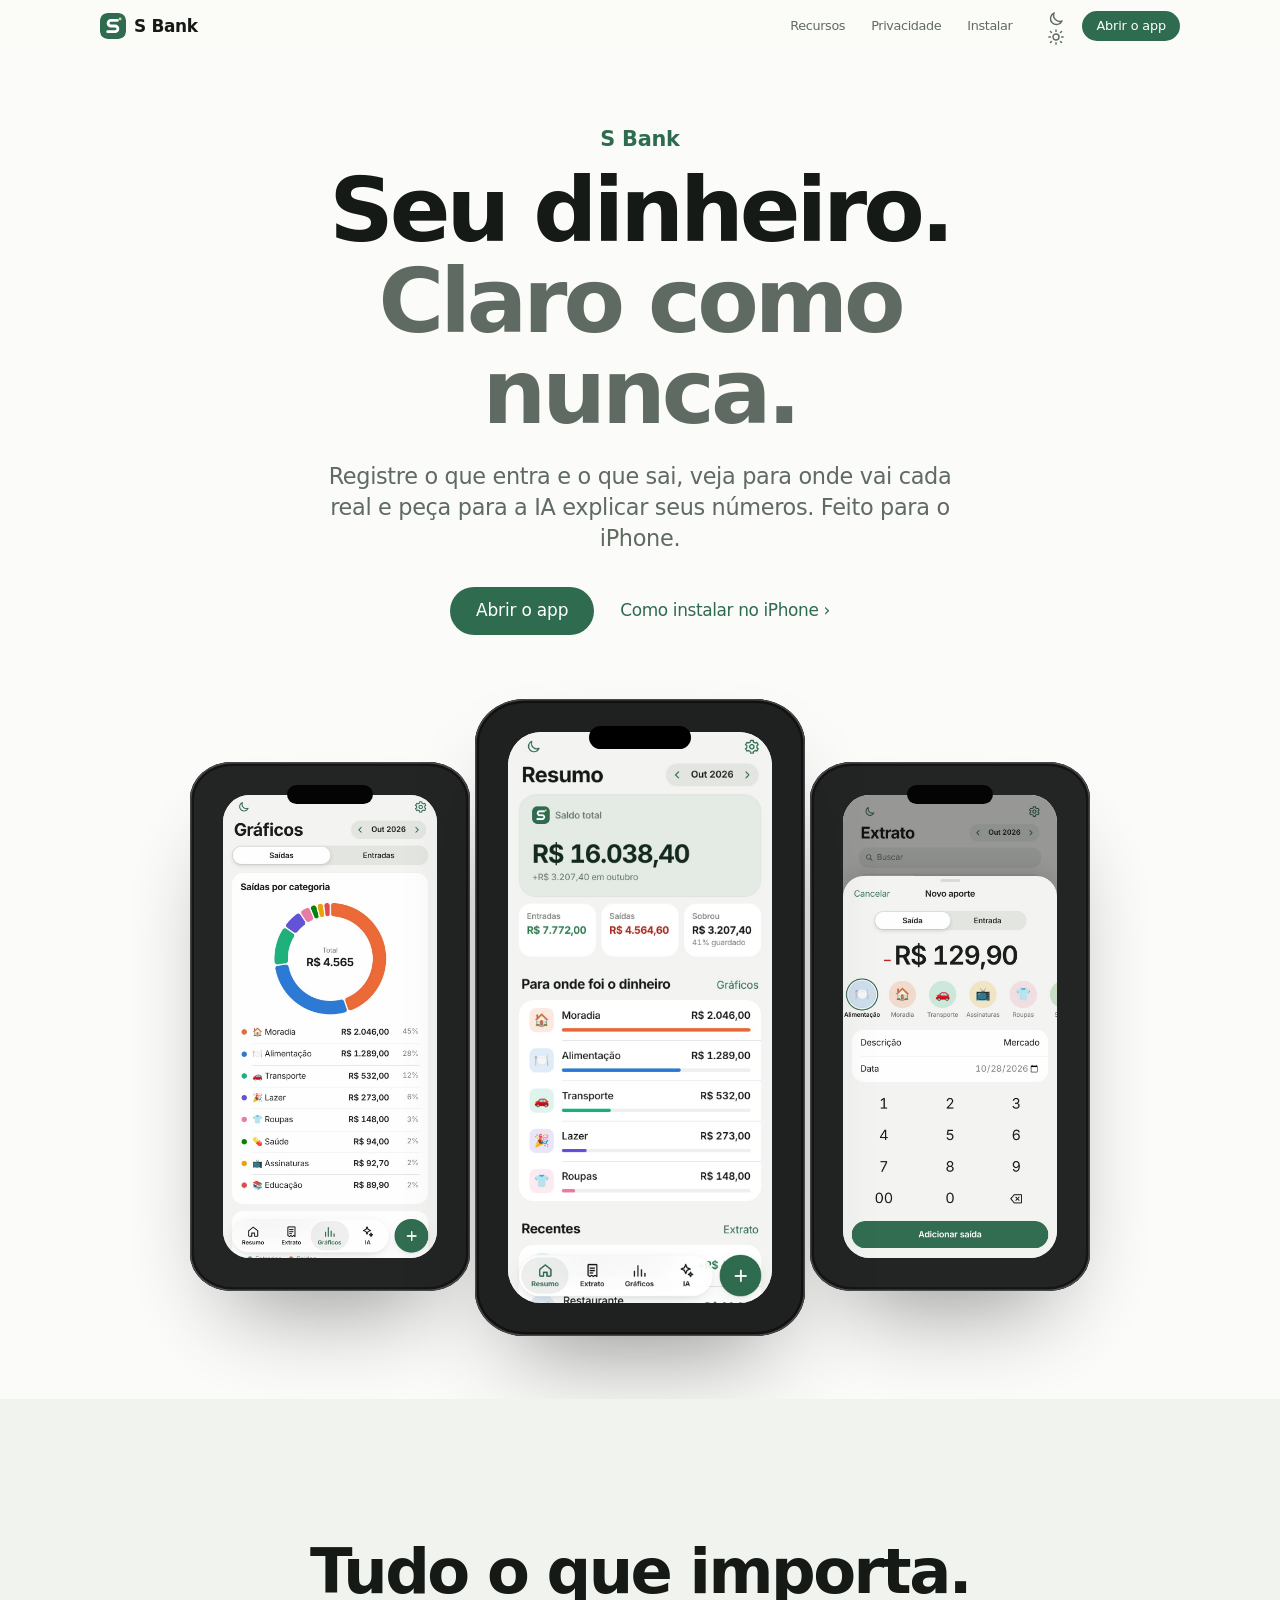
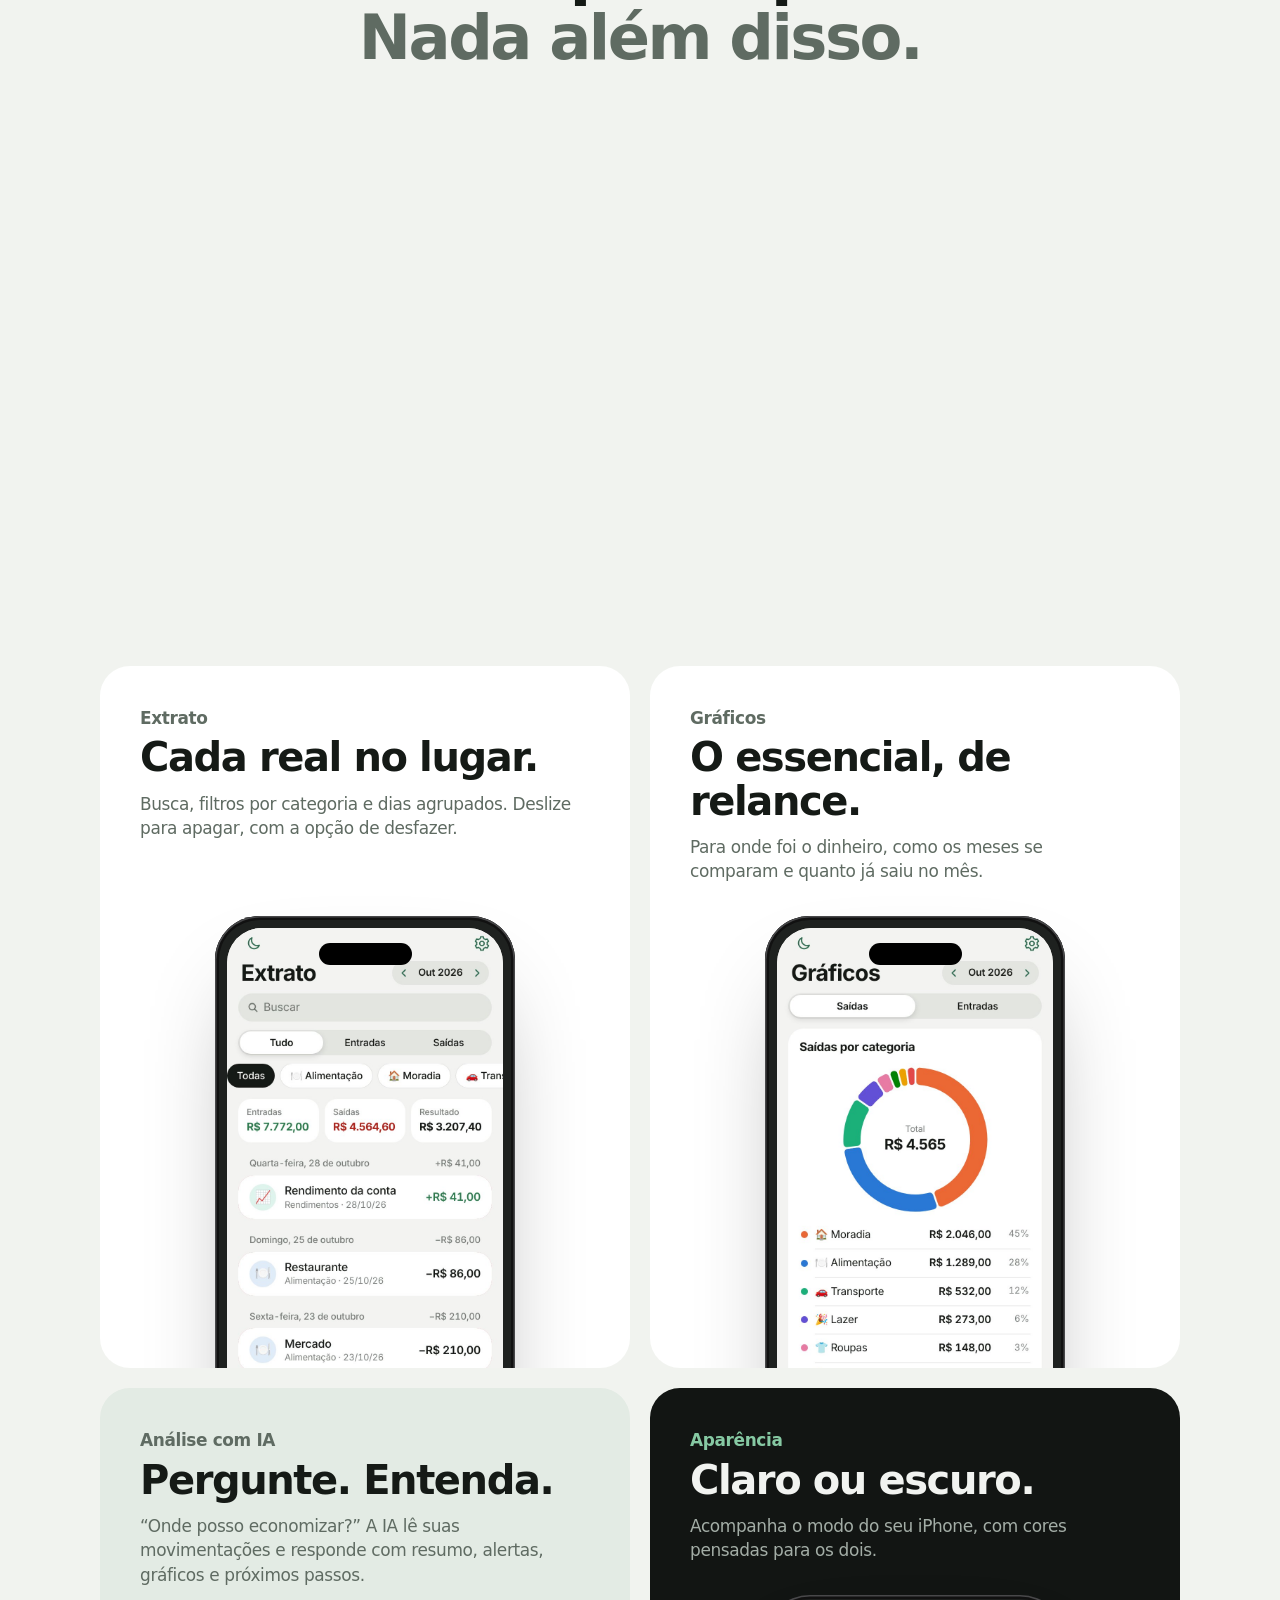
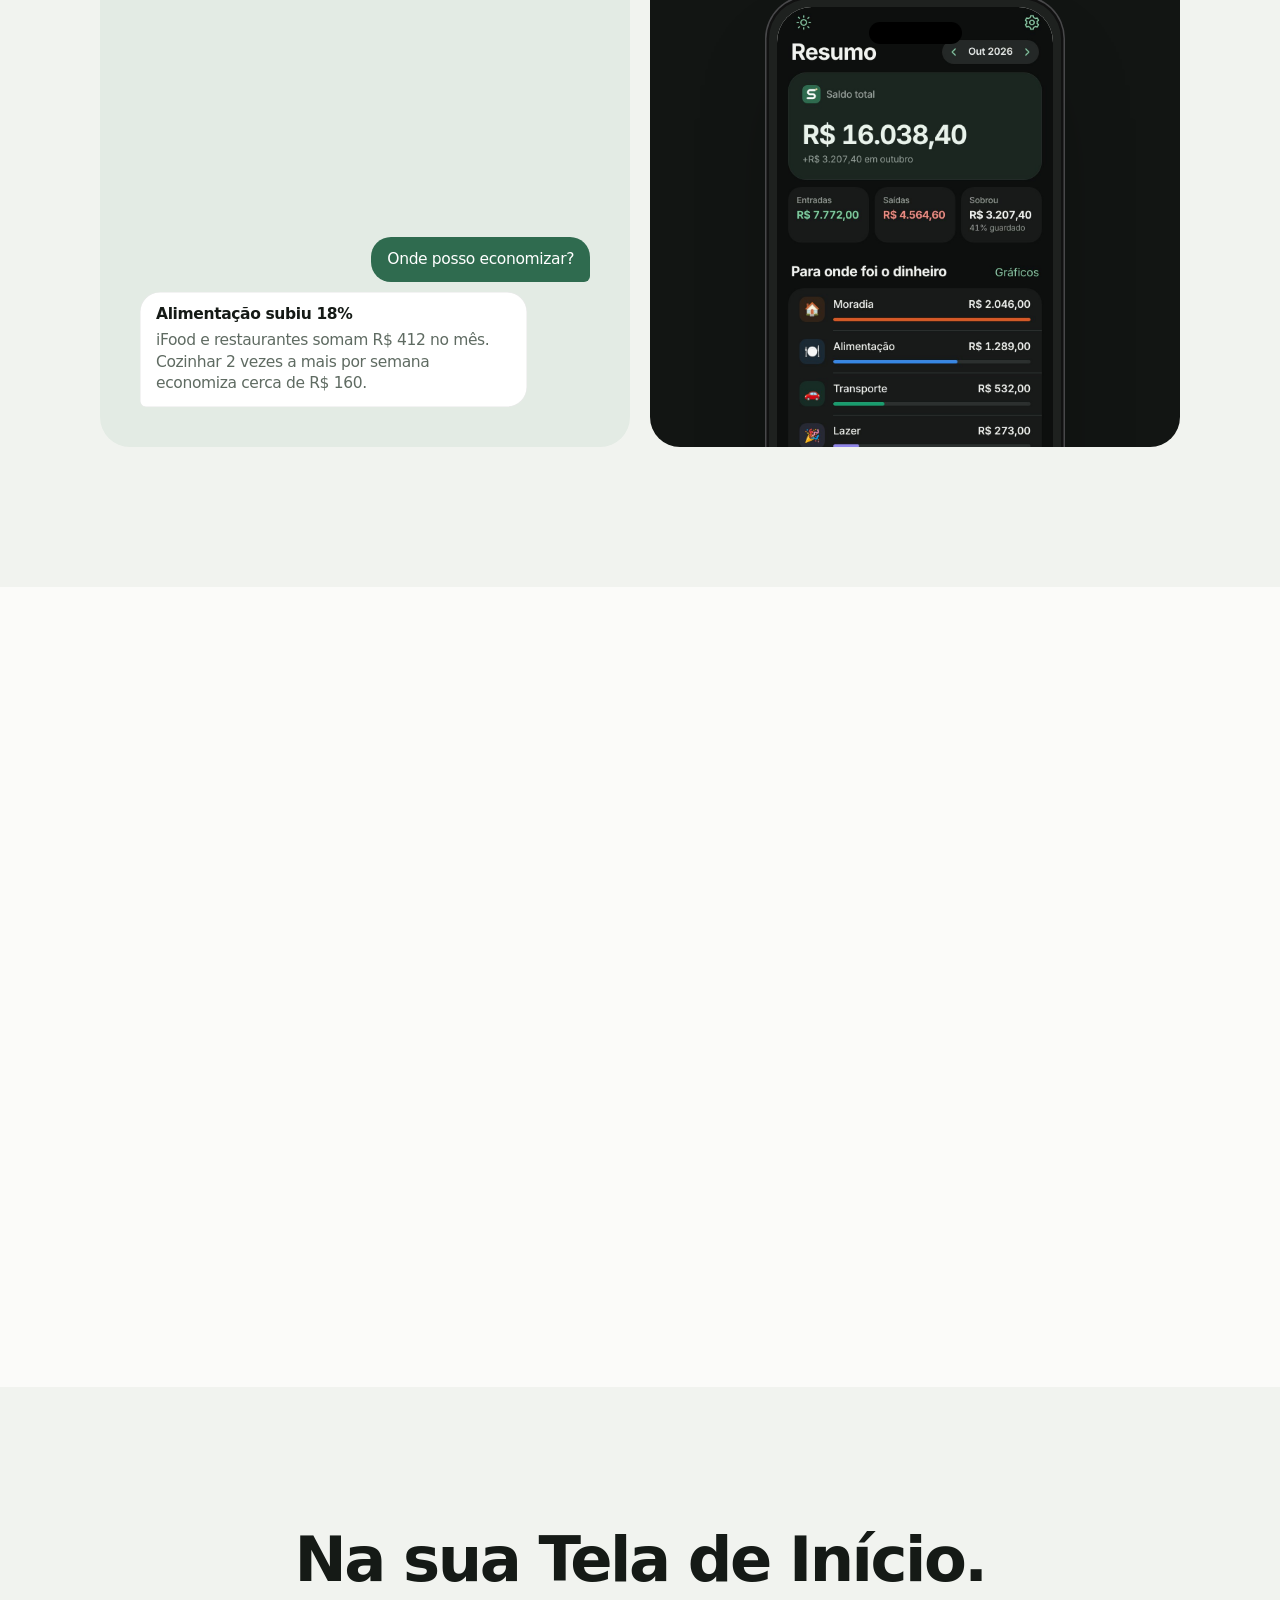
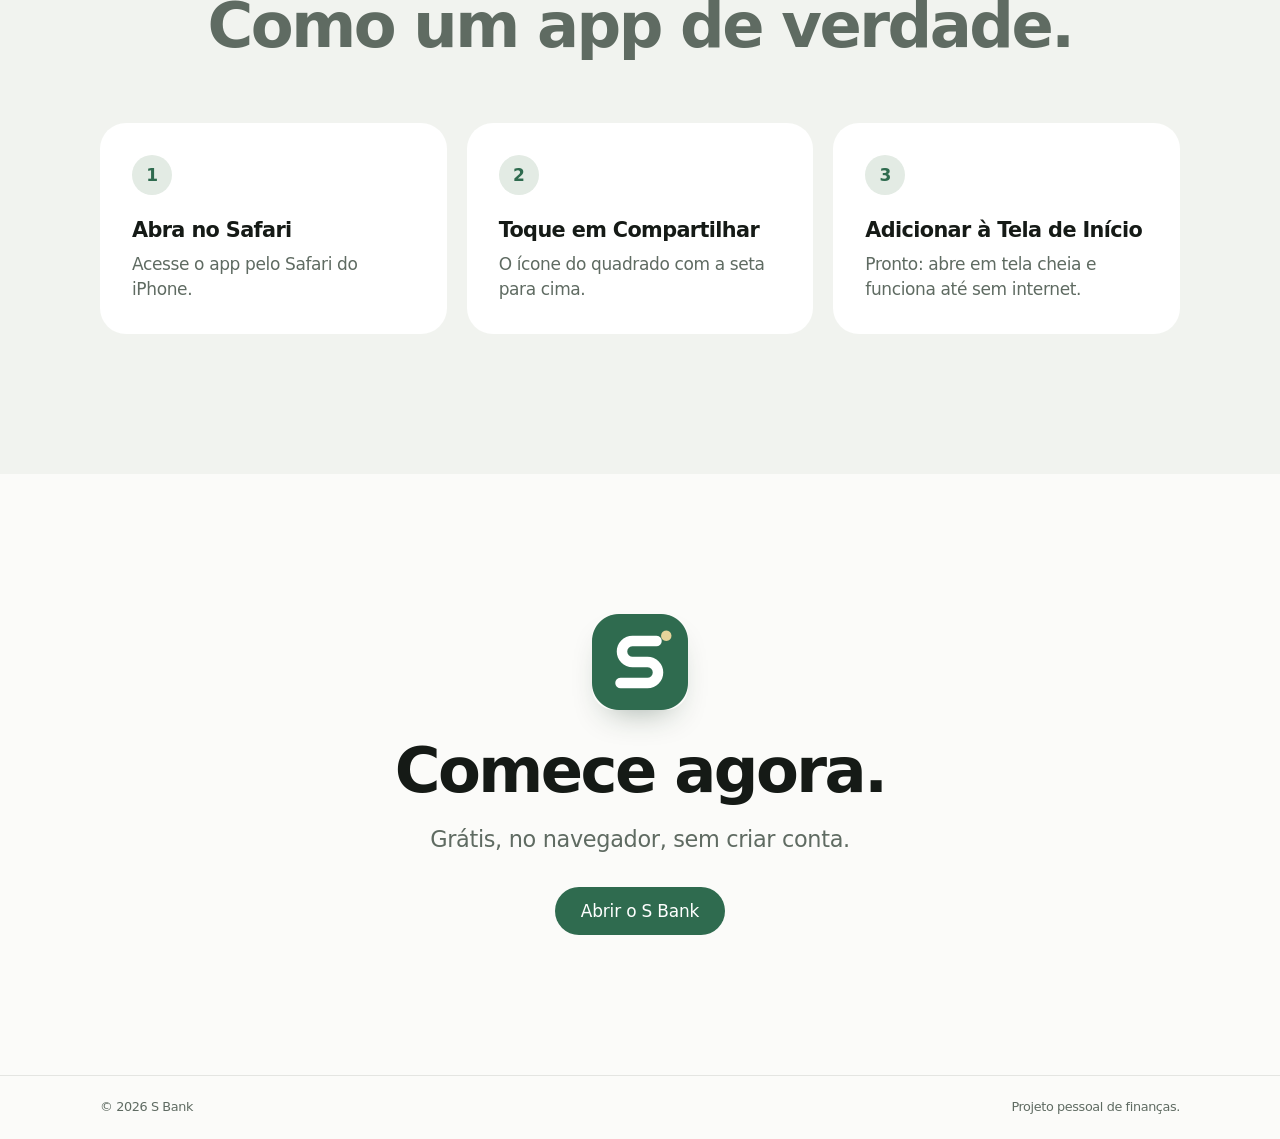
==== commit 17e6b078: "Paleta neutra verde-dinheiro e botão de modo claro/escuro Remove os gradientes do app, da landing e " ====
--- a/index.html
+++ b/index.html
@@ -5,12 +5,12 @@
   <meta name="viewport" content="width=device-width, initial-scale=1, viewport-fit=cover">
   <title>S Bank — Seu dinheiro, claro como nunca</title>
   <meta name="description" content="S Bank: registre o que entra e o que sai, veja gráficos e peça para a IA explicar seus números. Feito para o iPhone.">
-  <meta name="theme-color" content="#FFFFFF" media="(prefers-color-scheme: light)">
-  <meta name="theme-color" content="#000000" media="(prefers-color-scheme: dark)">
+  <meta name="theme-color" content="#FBFBF9" media="(prefers-color-scheme: light)">
+  <meta name="theme-color" content="#0D0F0E" media="(prefers-color-scheme: dark)">
   <link rel="icon" href="assets/logo-mark.svg" type="image/svg+xml">
   <link rel="apple-touch-icon" href="app/icons/icon-180.png">
   <link rel="stylesheet" href="styles.css">
-  <script>document.documentElement.classList.add('js')</script>
+  <script>document.documentElement.classList.add('js'); try { const t = localStorage.getItem('sbank:theme'); if (t === 'light' || t === 'dark') document.documentElement.dataset.theme = t; } catch {}</script>
 </head>
 <body>
   <header class="nav" id="nav">
@@ -24,7 +24,13 @@
         <a href="#privacidade">Privacidade</a>
         <a href="#instalar">Instalar</a>
       </nav>
-      <a href="app/" class="pill pill--small">Abrir o app</a>
+      <div class="nav__actions">
+        <button class="theme-btn" id="themeBtn" aria-label="Alternar modo claro e escuro">
+          <svg viewBox="0 0 24 24" class="icon-moon"><path d="M20 14.5A8 8 0 0 1 9.5 4a8 8 0 1 0 10.5 10.5z"/></svg>
+          <svg viewBox="0 0 24 24" class="icon-sun" hidden><circle cx="12" cy="12" r="4"/><path d="M12 2.5v2M12 19.5v2M4.6 4.6 6 6M18 18l1.4 1.4M2.5 12h2M19.5 12h2M4.6 19.4 6 18M18 6l1.4-1.4"/></svg>
+        </button>
+        <a href="app/" class="pill pill--small">Abrir o app</a>
+      </div>
     </div>
   </header>
 
@@ -44,8 +50,7 @@
         <div class="phone phone--side phone--left rise"><img src="assets/shots/graficos-light.jpg" alt="" loading="lazy"></div>
         <div class="phone phone--main rise">
           <picture>
-            <source srcset="assets/shots/resumo-dark.jpg" media="(prefers-color-scheme: dark)">
-            <img src="assets/shots/resumo-light.jpg" alt="">
+            <img src="assets/shots/resumo-light.jpg" alt="" data-light="assets/shots/resumo-light.jpg" data-dark="assets/shots/resumo-dark.jpg">
           </picture>
         </div>
         <div class="phone phone--side phone--right rise"><img src="assets/shots/aporte-light.jpg" alt="" loading="lazy"></div>
--- a/styles.css
+++ b/styles.css
@@ -1,29 +1,31 @@
 :root {
   color-scheme: light;
-  --bg: #FFFFFF;
-  --bg-alt: #F5F5F7;
+  --bg: #FBFBF9;
+  --bg-alt: #F1F3EF;
   --tile: #FFFFFF;
-  --text: #1D1D1F;
-  --text-2: #6E6E73;
-  --line: rgba(0, 0, 0, .1);
-  --tint: #6A4CF0;
-  --tint-hover: #5A3DE6;
-  --nav: rgba(255, 255, 255, .72);
+  --text: #151A16;
+  --text-2: #5F6B62;
+  --line: rgba(20, 30, 22, .1);
+  --tint: #2F6B4F;
+  --tint-hover: #265A42;
+  --on-tint: #FFFFFF;
+  --soft: #E3EBE4;
+  --nav: rgba(251, 251, 249, .74);
   --ease: cubic-bezier(.22, 1, .36, 1);
 }
 @media (prefers-color-scheme: dark) {
   :root:not([data-theme="light"]) {
     color-scheme: dark;
-    --bg: #000000; --bg-alt: #101012; --tile: #1C1C1E;
-    --text: #F5F5F7; --text-2: #A1A1A6; --line: rgba(255, 255, 255, .12);
-    --tint: #9D8CFF; --tint-hover: #B3A6FF; --nav: rgba(22, 22, 23, .72);
+    --bg: #0D0F0E; --bg-alt: #121513; --tile: #181B19;
+    --text: #F1F3F0; --text-2: #A3ADA6; --line: rgba(255, 255, 255, .1);
+    --tint: #86C9A3; --tint-hover: #9CD6B5; --on-tint: #0D1A12; --soft: #1C2620; --nav: rgba(13, 15, 14, .74);
   }
 }
 :root[data-theme="dark"] {
   color-scheme: dark;
-  --bg: #000000; --bg-alt: #101012; --tile: #1C1C1E;
-  --text: #F5F5F7; --text-2: #A1A1A6; --line: rgba(255, 255, 255, .12);
-  --tint: #9D8CFF; --tint-hover: #B3A6FF; --nav: rgba(22, 22, 23, .72);
+  --bg: #0D0F0E; --bg-alt: #121513; --tile: #181B19;
+    --text: #F1F3F0; --text-2: #A3ADA6; --line: rgba(255, 255, 255, .1);
+    --tint: #86C9A3; --tint-hover: #9CD6B5; --on-tint: #0D1A12; --soft: #1C2620; --nav: rgba(13, 15, 14, .74);
 }
 
 * { box-sizing: border-box; margin: 0; padding: 0; }
@@ -54,7 +56,7 @@
 
 .pill {
   display: inline-flex; align-items: center; justify-content: center; min-height: 48px; padding: 0 26px; border-radius: 980px;
-  background: var(--tint); color: #fff; font-size: 1.06rem; font-weight: 500; letter-spacing: -0.01em;
+  background: var(--tint); color: var(--on-tint); font-size: 1.06rem; font-weight: 500; letter-spacing: -0.01em;
   transition: background-color 200ms ease, transform 300ms var(--ease);
 }
 .pill:hover { background: var(--tint-hover); }
@@ -75,10 +77,10 @@
 .hero__devices { position: relative; height: clamp(520px, 62vw, 700px); margin-top: 64px; }
 .phone {
   position: relative; border-radius: 15% / 7%; padding: 2.6%;
-  background: linear-gradient(145deg, #3A3A3C, #1C1C1E 40%, #2C2C2E);
+  background: #1E211F;
   box-shadow: inset 0 0 0 1.5px #48484A, inset 0 0 0 4px #111, 0 50px 100px -40px rgba(0, 0, 0, .45);
 }
-.phone img { width: 100%; height: auto; aspect-ratio: 393 / 852; object-fit: cover; object-position: top; border-radius: 12.5% / 5.9%; background: #F2F2F7; }
+.phone img { width: 100%; height: auto; aspect-ratio: 393 / 852; object-fit: cover; object-position: top; border-radius: 12.5% / 5.9%; background: #F3F4F1; }
 .phone::after { /* Dynamic Island */
   content: ""; position: absolute; top: 4.3%; left: 50%; width: 31%; height: 3.6%; margin-left: -15.5%; border-radius: 999px; background: #000;
 }
@@ -107,26 +109,21 @@
 .tile p { color: var(--text-2); font-size: 1.06rem; line-height: 1.45; max-width: 440px; }
 .tile__media { margin-top: auto; display: flex; justify-content: center; padding-top: 32px; }
 .phone--crop { width: min(300px, 80%); border-radius: 15% / 7%; margin-bottom: -38%; }
-.tile--dark { background: #0B0B0E; color: #F5F5F7; }
-.tile--dark p { color: #A1A1A6; }
-.tile--dark .tile__kicker { color: #B3A6FF; }
+.tile--dark { background: #121513; color: #F1F3F0; }
+.tile--dark p { color: #A3ADA6; }
+.tile--dark .tile__kicker { color: #86C9A3; }
 
-.tile--ai {
-  background:
-    radial-gradient(120% 80% at 100% 0%, rgba(124, 92, 255, .22), transparent 60%),
-    radial-gradient(90% 70% at 0% 100%, rgba(0, 212, 166, .16), transparent 60%),
-    var(--tile);
-}
+.tile--ai { background: var(--soft); }
 .ai-demo { margin-top: auto; padding: 32px 0 40px; display: grid; gap: 10px; }
 .bubble { max-width: 86%; padding: 12px 16px; border-radius: 20px; font-size: .97rem; line-height: 1.4; }
-.bubble--q { justify-self: end; background: var(--tint); color: #fff; border-bottom-right-radius: 6px; }
-.bubble--a { justify-self: start; background: var(--bg-alt); border-bottom-left-radius: 6px; display: grid; gap: 4px; box-shadow: inset 0 0 0 .5px var(--line); }
+.bubble--q { justify-self: end; background: var(--tint); color: var(--on-tint); border-bottom-right-radius: 6px; }
+.bubble--a { justify-self: start; background: var(--tile); border-bottom-left-radius: 6px; display: grid; gap: 4px; box-shadow: inset 0 0 0 .5px var(--line); }
 .bubble--a span { color: var(--text-2); }
 
 /* Privacidade */
 .privacy { text-align: center; }
-.privacy__icon { width: 84px; height: 84px; margin: 0 auto 28px; border-radius: 24px; display: grid; place-items: center; background: linear-gradient(145deg, #7C5CFF, #00B894); box-shadow: 0 20px 40px -18px rgba(106, 76, 240, .7); }
-.privacy__icon svg { width: 44px; height: 44px; fill: none; stroke: #fff; stroke-width: 2.6; stroke-linecap: round; stroke-linejoin: round; }
+.privacy__icon { width: 84px; height: 84px; margin: 0 auto 28px; border-radius: 24px; display: grid; place-items: center; background: var(--tint); }
+.privacy__icon svg { width: 44px; height: 44px; fill: none; stroke: var(--on-tint); stroke-width: 2.6; stroke-linecap: round; stroke-linejoin: round; }
 .facts { list-style: none; display: grid; grid-template-columns: repeat(3, 1fr); gap: 20px; margin-top: 56px; text-align: left; }
 .facts li { padding: 28px; border-radius: 24px; background: var(--bg-alt); }
 .facts strong { display: block; font-size: 1.2rem; letter-spacing: -0.025em; margin-bottom: 6px; }
@@ -135,13 +132,13 @@
 /* Instalar */
 .steps { list-style: none; display: grid; grid-template-columns: repeat(3, 1fr); gap: 20px; margin-top: 64px; }
 .step { background: var(--tile); border-radius: 26px; padding: 32px; }
-.step__n { display: grid; place-items: center; width: 40px; height: 40px; border-radius: 50%; background: var(--tint); color: #fff; font-weight: 700; margin-bottom: 20px; }
+.step__n { display: grid; place-items: center; width: 40px; height: 40px; border-radius: 50%; background: var(--soft); color: var(--tint); font-weight: 700; margin-bottom: 20px; }
 .step h3 { font-size: 1.3rem; letter-spacing: -0.03em; margin-bottom: 6px; }
 .step p { color: var(--text-2); }
 
 /* CTA final */
 .cta { text-align: center; }
-.cta__icon { width: 96px; height: 96px; margin: 0 auto 28px; border-radius: 22px; box-shadow: 0 20px 40px -16px rgba(106, 76, 240, .55); }
+.cta__icon { width: 96px; height: 96px; margin: 0 auto 28px; border-radius: 22px; box-shadow: 0 16px 34px -18px rgba(20, 50, 30, .45); }
 .cta .pill { margin-top: 32px; }
 
 .footer { border-top: .5px solid var(--line); padding: 22px 0 calc(22px + env(safe-area-inset-bottom, 0px)); font-size: .8rem; color: var(--text-2); }
@@ -180,3 +177,11 @@
 @media (prefers-reduced-transparency: reduce) {
   .nav { background: var(--bg); backdrop-filter: none; -webkit-backdrop-filter: none; }
 }
+
+/* Botão claro/escuro */
+.theme-btn { width: 32px; height: 32px; border: 0; border-radius: 50%; display: grid; place-items: center; background: transparent; color: var(--text-2); cursor: pointer; transition: background-color 200ms, color 200ms; }
+.theme-btn:hover { background: var(--bg-alt); color: var(--text); }
+.theme-btn svg { width: 18px; height: 18px; fill: none; stroke: currentColor; stroke-width: 1.9; stroke-linecap: round; stroke-linejoin: round; }
+.nav__actions { display: flex; align-items: center; gap: 10px; }
+html.theme-fade *, html.theme-fade *::before, html.theme-fade *::after { transition: background-color 380ms ease, color 380ms ease, border-color 380ms ease, box-shadow 380ms ease !important; }
+::view-transition-old(root), ::view-transition-new(root) { animation-duration: 380ms; }
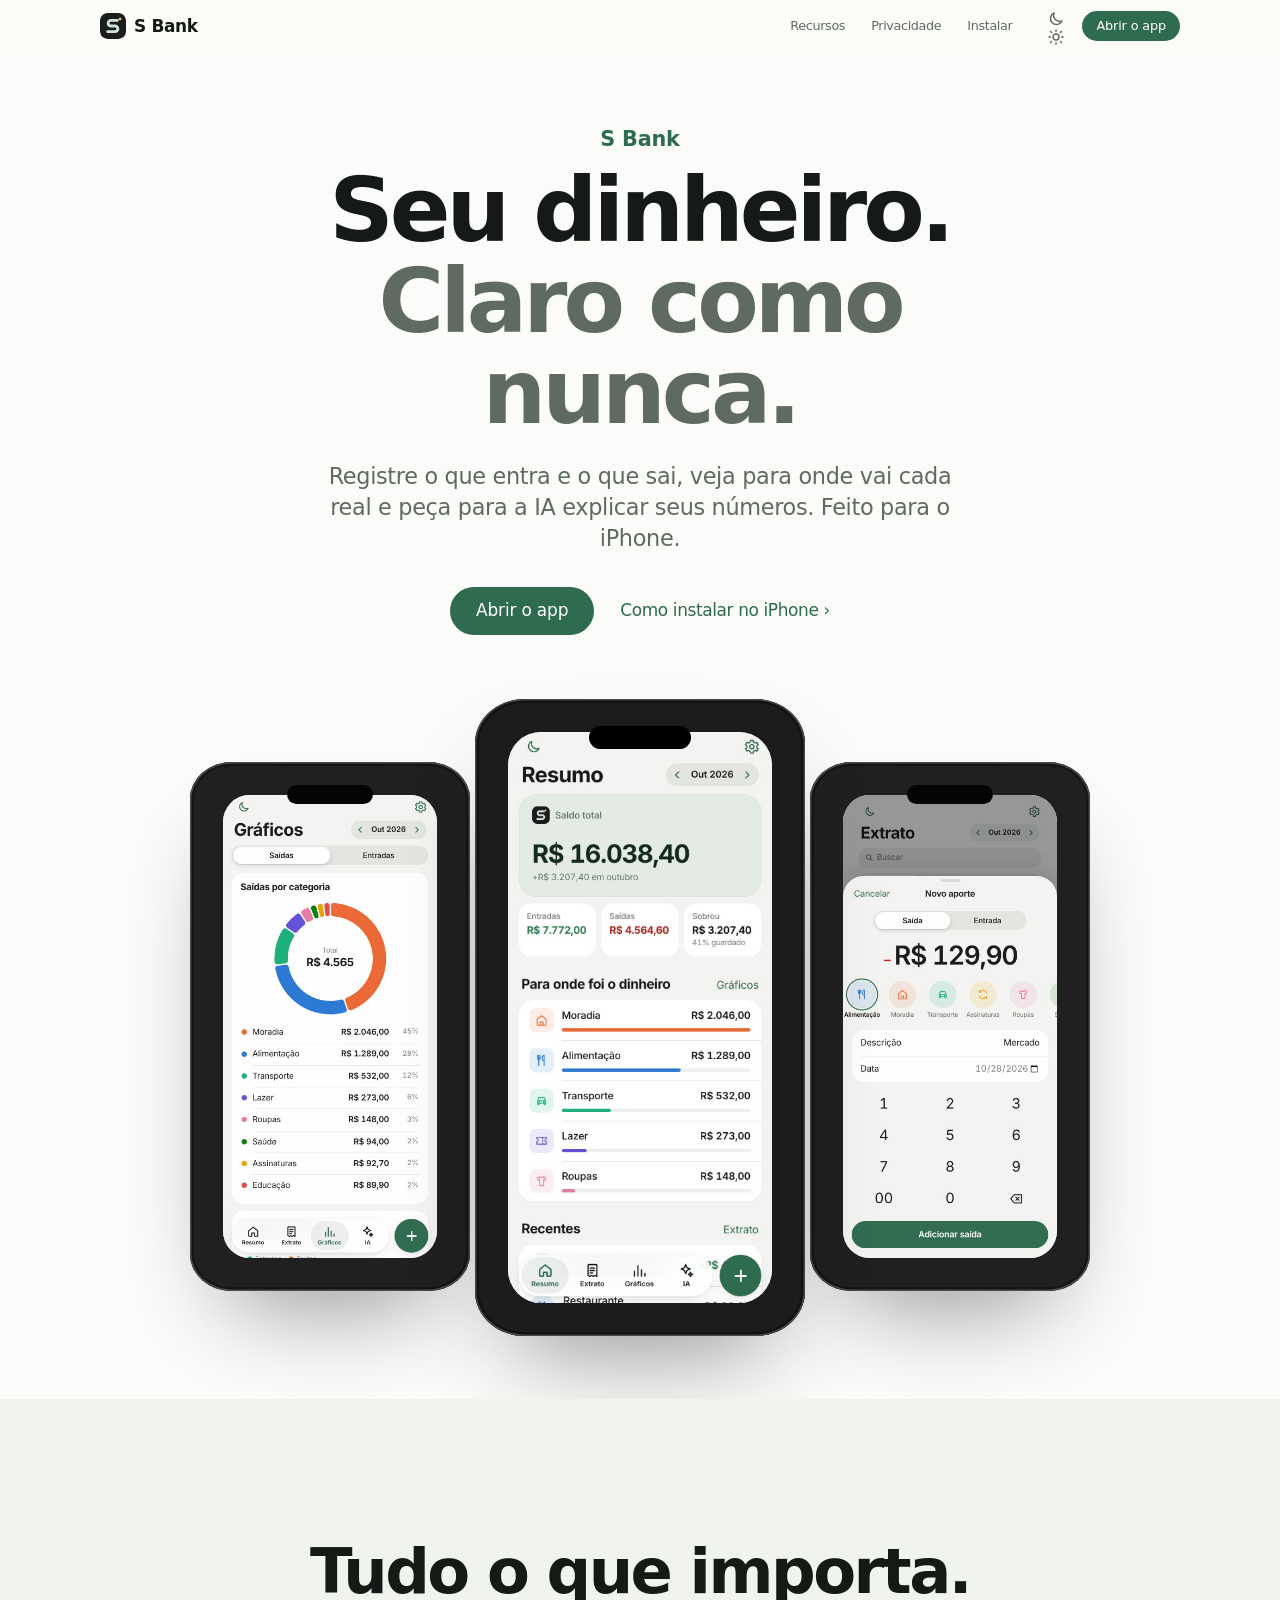
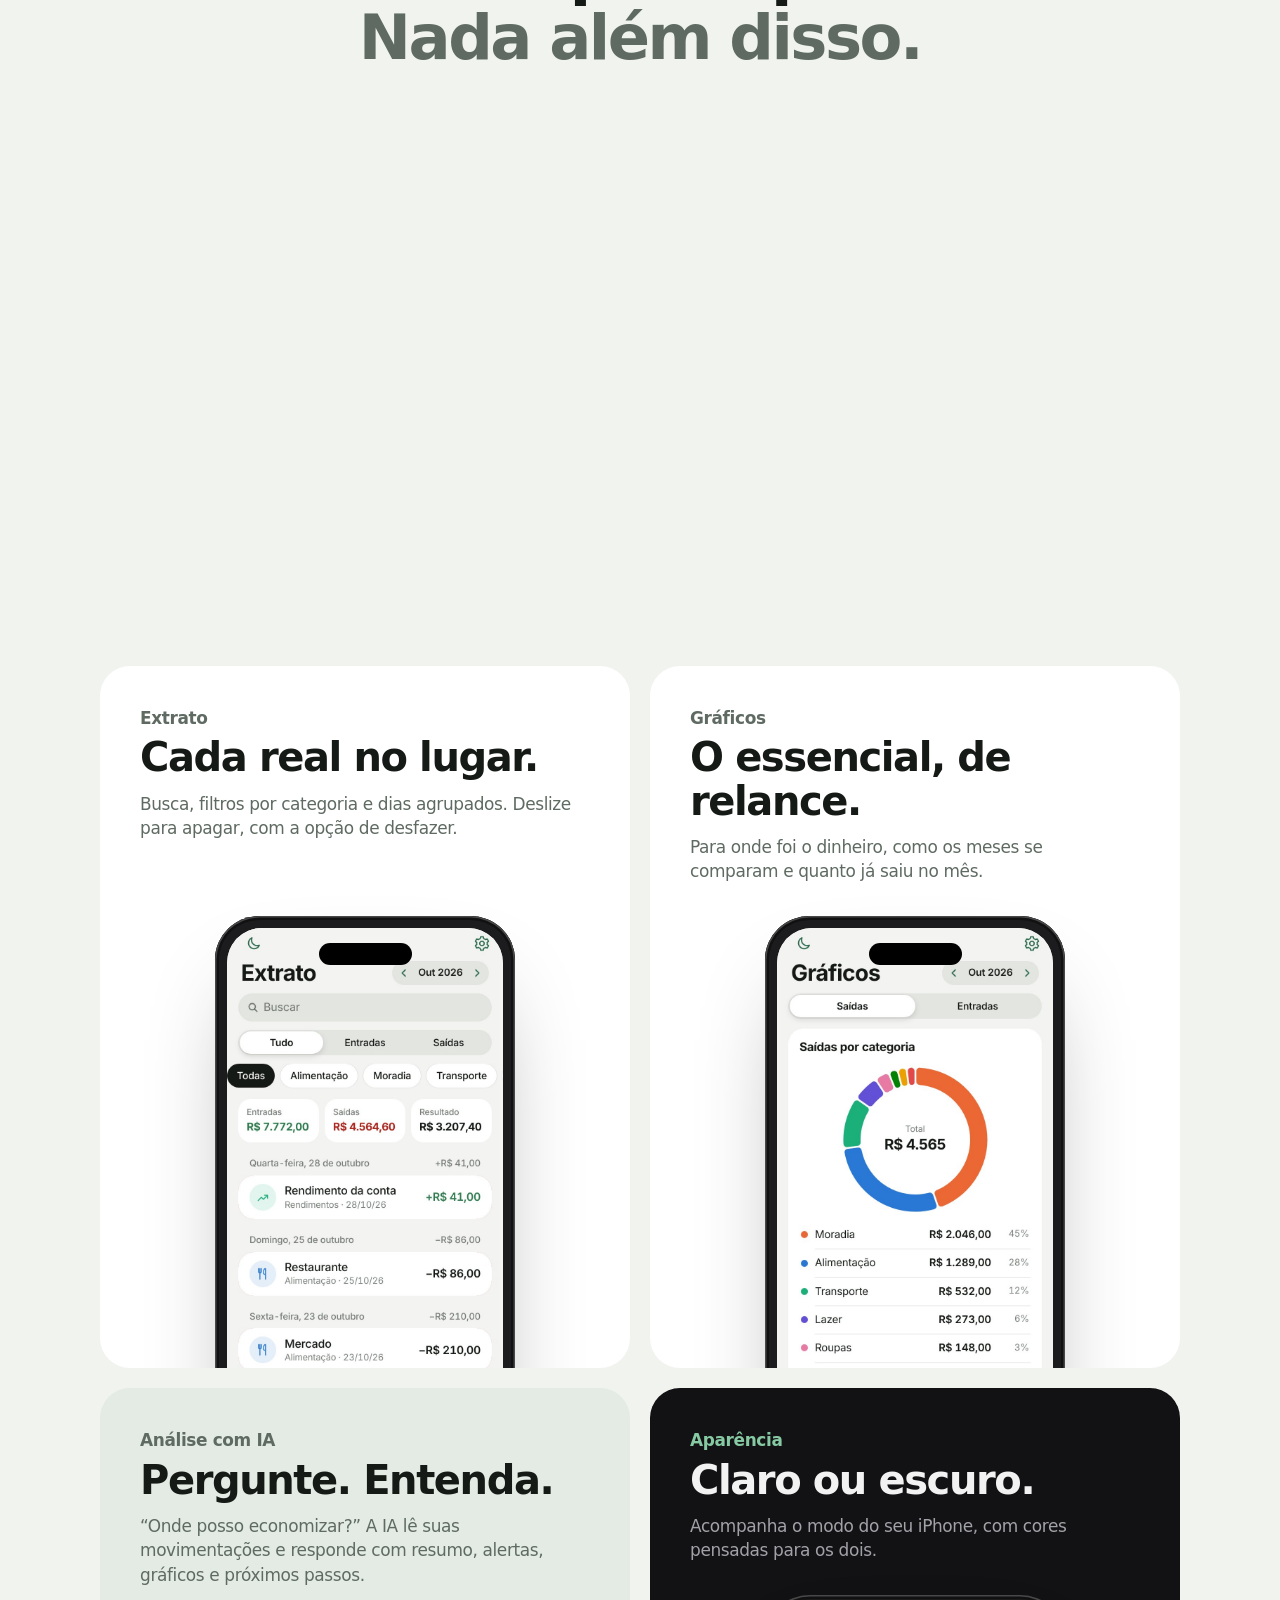
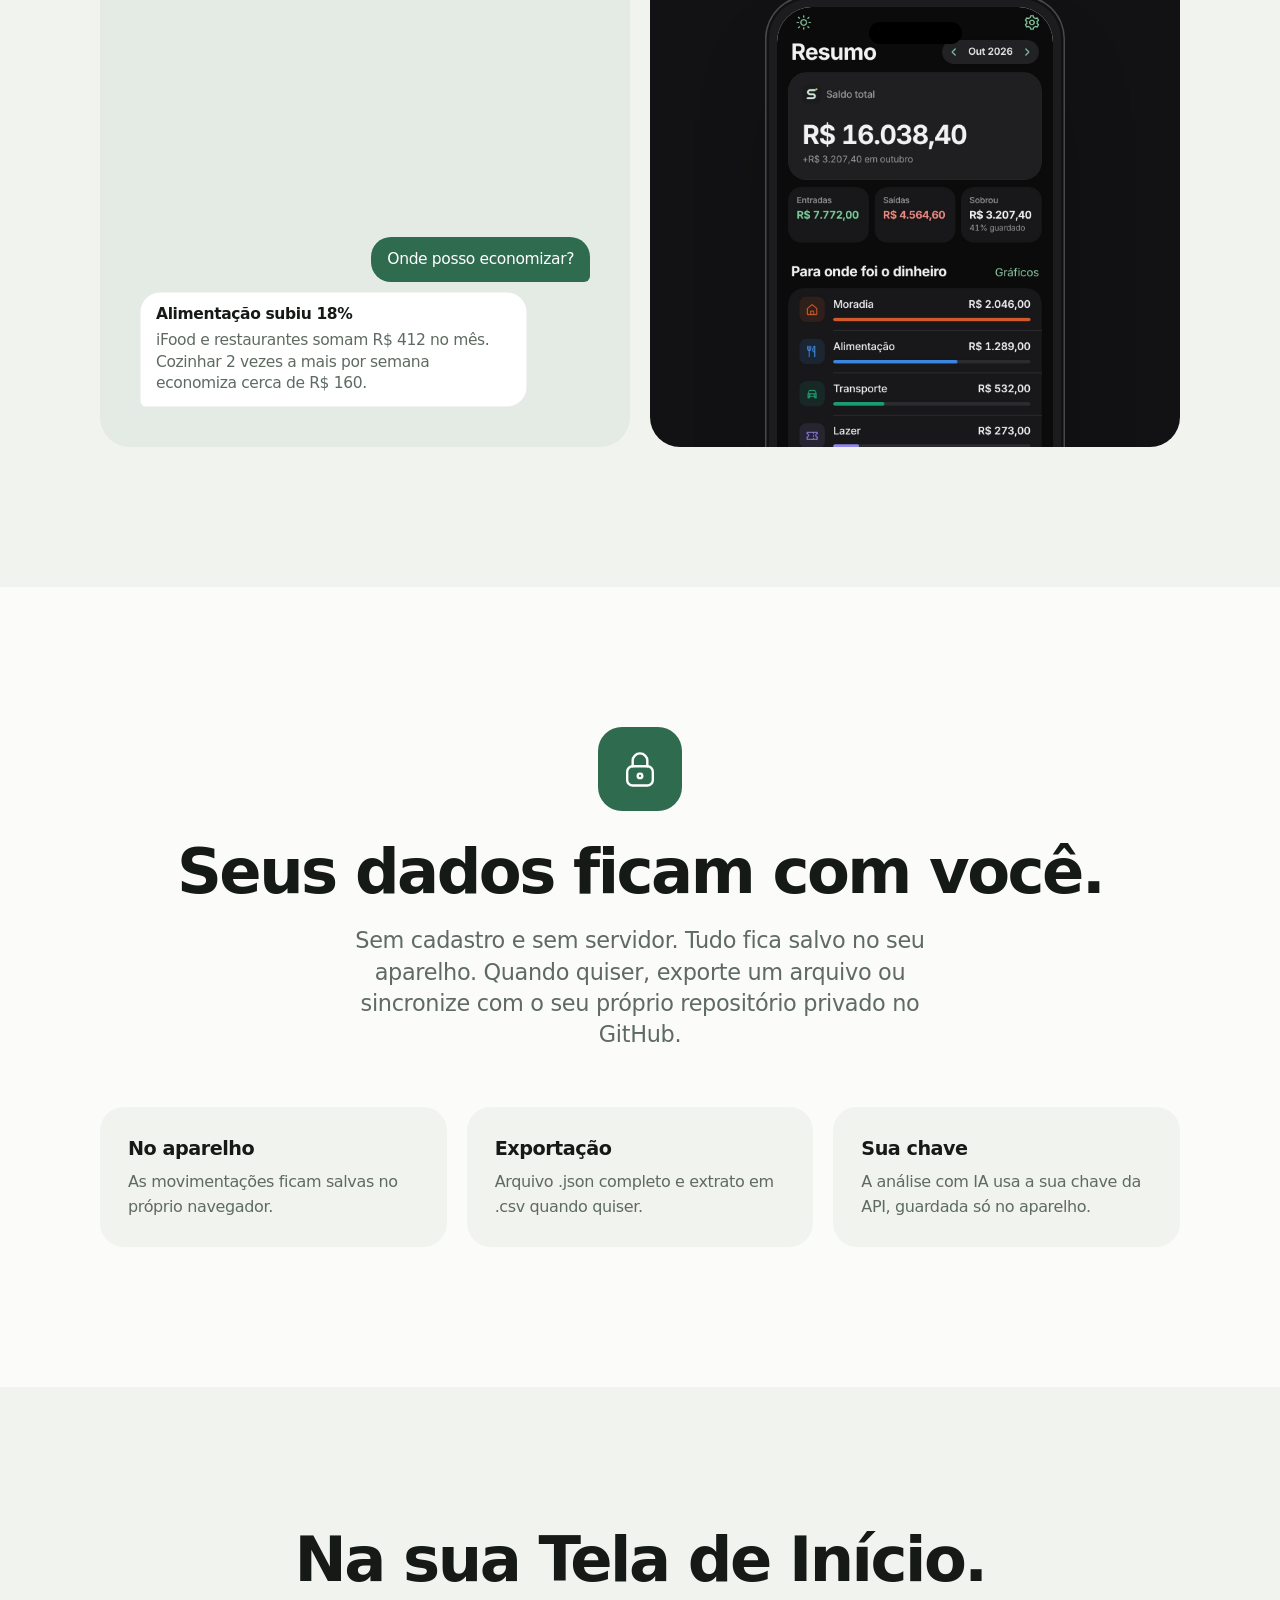
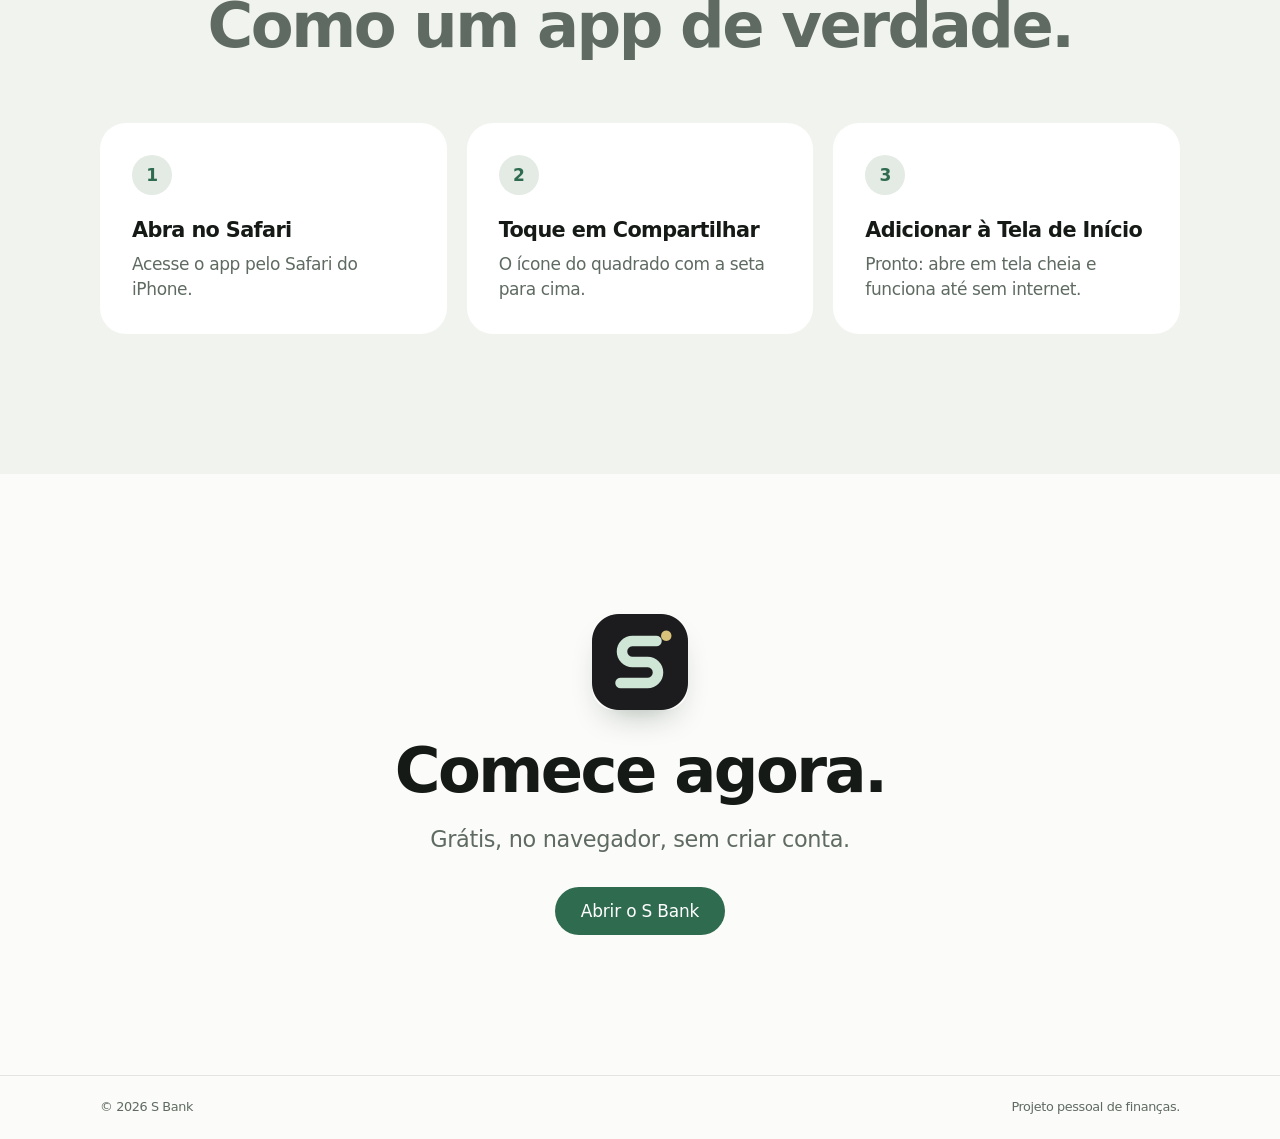
==== commit 20eec35f: "Ícones de categoria minimalistas, ícone do app grafite e modo escuro neutro Troca os emojis por ícon" ====
--- a/index.html
+++ b/index.html
@@ -6,7 +6,7 @@
   <title>S Bank — Seu dinheiro, claro como nunca</title>
   <meta name="description" content="S Bank: registre o que entra e o que sai, veja gráficos e peça para a IA explicar seus números. Feito para o iPhone.">
   <meta name="theme-color" content="#FBFBF9" media="(prefers-color-scheme: light)">
-  <meta name="theme-color" content="#0D0F0E" media="(prefers-color-scheme: dark)">
+  <meta name="theme-color" content="#0B0B0C" media="(prefers-color-scheme: dark)">
   <link rel="icon" href="assets/logo-mark.svg" type="image/svg+xml">
   <link rel="apple-touch-icon" href="app/icons/icon-180.png">
   <link rel="stylesheet" href="styles.css">
--- a/styles.css
+++ b/styles.css
@@ -16,16 +16,16 @@
 @media (prefers-color-scheme: dark) {
   :root:not([data-theme="light"]) {
     color-scheme: dark;
-    --bg: #0D0F0E; --bg-alt: #121513; --tile: #181B19;
-    --text: #F1F3F0; --text-2: #A3ADA6; --line: rgba(255, 255, 255, .1);
-    --tint: #86C9A3; --tint-hover: #9CD6B5; --on-tint: #0D1A12; --soft: #1C2620; --nav: rgba(13, 15, 14, .74);
+    --bg: #0B0B0C; --bg-alt: #121214; --tile: #18181A;
+    --text: #F2F2F3; --text-2: #A1A1A8; --line: rgba(255, 255, 255, .1);
+    --tint: #86C9A3; --tint-hover: #9CD6B5; --on-tint: #0B1A12; --soft: #1F1F22; --nav: rgba(11, 11, 12, .74);
   }
 }
 :root[data-theme="dark"] {
   color-scheme: dark;
-  --bg: #0D0F0E; --bg-alt: #121513; --tile: #181B19;
-    --text: #F1F3F0; --text-2: #A3ADA6; --line: rgba(255, 255, 255, .1);
-    --tint: #86C9A3; --tint-hover: #9CD6B5; --on-tint: #0D1A12; --soft: #1C2620; --nav: rgba(13, 15, 14, .74);
+  --bg: #0B0B0C; --bg-alt: #121214; --tile: #18181A;
+    --text: #F2F2F3; --text-2: #A1A1A8; --line: rgba(255, 255, 255, .1);
+    --tint: #86C9A3; --tint-hover: #9CD6B5; --on-tint: #0B1A12; --soft: #1F1F22; --nav: rgba(11, 11, 12, .74);
 }
 
 * { box-sizing: border-box; margin: 0; padding: 0; }
@@ -77,7 +77,7 @@
 .hero__devices { position: relative; height: clamp(520px, 62vw, 700px); margin-top: 64px; }
 .phone {
   position: relative; border-radius: 15% / 7%; padding: 2.6%;
-  background: #1E211F;
+  background: #1C1C1F;
   box-shadow: inset 0 0 0 1.5px #48484A, inset 0 0 0 4px #111, 0 50px 100px -40px rgba(0, 0, 0, .45);
 }
 .phone img { width: 100%; height: auto; aspect-ratio: 393 / 852; object-fit: cover; object-position: top; border-radius: 12.5% / 5.9%; background: #F3F4F1; }
@@ -109,8 +109,8 @@
 .tile p { color: var(--text-2); font-size: 1.06rem; line-height: 1.45; max-width: 440px; }
 .tile__media { margin-top: auto; display: flex; justify-content: center; padding-top: 32px; }
 .phone--crop { width: min(300px, 80%); border-radius: 15% / 7%; margin-bottom: -38%; }
-.tile--dark { background: #121513; color: #F1F3F0; }
-.tile--dark p { color: #A3ADA6; }
+.tile--dark { background: #121214; color: #F2F2F3; }
+.tile--dark p { color: #A1A1A8; }
 .tile--dark .tile__kicker { color: #86C9A3; }
 
 .tile--ai { background: var(--soft); }
